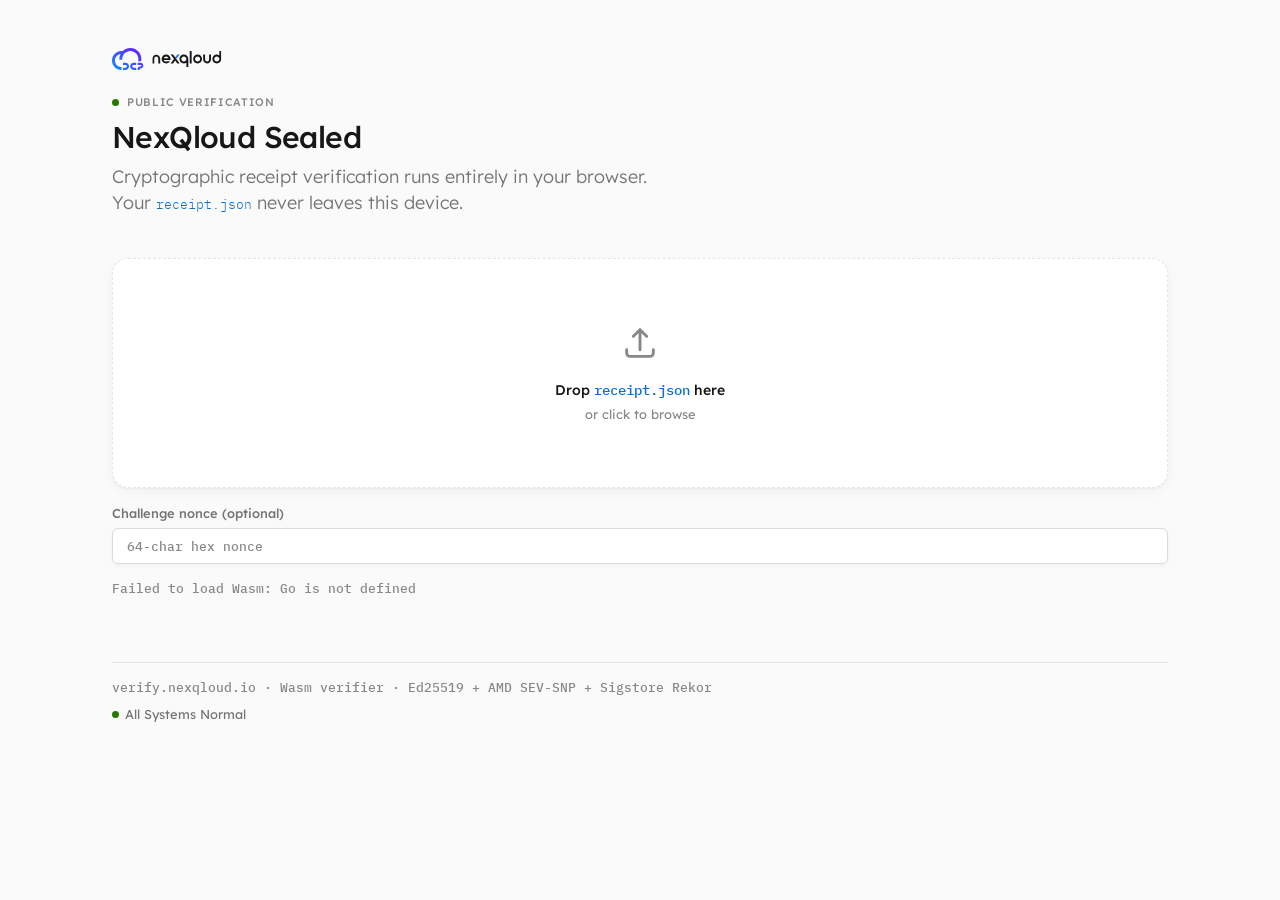
==== web/index.html @ aa9e1ae3 "add css" ====
<!DOCTYPE html>
<html lang="en">
<head>
  <meta charset="UTF-8" />
  <meta name="viewport" content="width=device-width, initial-scale=1.0" />
  <title>NexQloud Sealed — Receipt Verifier</title>
  <link rel="icon" href="assets/logos/nexqloud-mark.svg" type="image/svg+xml" />
  <link rel="stylesheet" href="verify.css" />
</head>
<body class="verify-page">
  <div class="verify-shell">
    <header class="verify-header">
      <div class="verify-brand">
        <img class="verify-brand__wordmark" src="assets/logos/nexqloud-wordmark-light.svg" alt="nexqloud" height="22" />
      </div>

      <div class="verify-eyebrow">
        <span class="verify-eyebrow__dot" aria-hidden="true"></span>
        <span>Public Verification</span>
      </div>

      <h1 class="verify-title">NexQloud Sealed</h1>
      <p class="verify-lede">
        Cryptographic receipt verification runs entirely in your browser.
        Your <code>receipt.json</code> never leaves this device.
      </p>
    </header>

    <section id="drop-zone" class="verify-card verify-drop" tabindex="0" role="button" aria-label="Upload receipt.json">
      <input type="file" id="file-input" accept=".json,application/json" class="sr-only" />
      <svg class="verify-drop__icon" viewBox="0 0 24 24" fill="none" stroke="currentColor" stroke-width="1.75" aria-hidden="true">
        <path stroke-linecap="round" stroke-linejoin="round" d="M12 16V4m0 0L8 8m4-4 4 4M4 16v2a2 2 0 002 2h12a2 2 0 002-2v-2" />
      </svg>
      <p class="verify-drop__title">Drop <span class="verify-drop__filename">receipt.json</span> here</p>
      <p class="verify-drop__hint">or click to browse</p>
    </section>

    <div class="verify-field">
      <label class="verify-field__label" for="challenge-input">Challenge nonce (optional)</label>
      <div class="verify-input">
        <input type="text" id="challenge-input" placeholder="64-char hex nonce" spellcheck="false" autocomplete="off" />
      </div>
    </div>

    <div id="status" class="verify-status" hidden>
      <div id="status-spinner" class="verify-spinner" aria-hidden="true"></div>
      <span id="status-text">Initializing WebAssembly module…</span>
    </div>

    <section id="results" class="verify-results" hidden>
      <div class="verify-results__head">
        <h2 class="verify-section-label">Verification Checks</h2>
        <span id="overall-badge" class="verify-badge"></span>
      </div>
      <ul id="checklist" class="verify-checklist" role="list"></ul>

      <div id="ledger-section" class="verify-ledger" hidden>
        <h3 class="verify-section-label">Public Ledger</h3>
        <ul id="ledger-info" class="verify-checklist" role="list"></ul>
      </div>

      <p id="receipt-meta" class="verify-meta"></p>
    </section>

    <footer class="verify-footer">
      <p>verify.nexqloud.io · Wasm verifier · Ed25519 + AMD SEV-SNP + Sigstore Rekor</p>
      <div class="verify-footer__health">
        <span class="verify-footer__health-dot" aria-hidden="true"></span>
        <span>All Systems Normal</span>
      </div>
    </footer>
  </div>

  <script src="wasm_exec.js"></script>
  <script src="app.js"></script>
</body>
</html>
---- web/verify.css ----
/* verify.nexqloud.io — self-contained styles (tokens inlined from DCP design reference) */

@import url("https://fonts.googleapis.com/css2?family=Lexend:wght@300;400;500&family=IBM+Plex+Mono:wght@400;500&display=swap");

:root {
  --black-1: #171717;
  --grey-1: #747474;
  --grey-2: #888888;
  --lightgrey-1: #dcdcdc;
  --lightgrey-2: #e6e6e6;
  --whitesmoke-1: #fafafa;
  --white: #ffffff;
  --blue-1: #0a70cd;
  --blue-2: #2a91ef;
  --lightblue-1: #c2e2ff;
  --brand-0: #191ad3;
  --brand-1: #4647ff;
  --lightbrand-1: #e6e6ff;
  --green-1: #267800;
  --lightgreen-1: #eff7eb;
  --red-1: #7d2222;
  --shadow-1: rgba(0, 0, 0, 0.04);
  --shadow-2: rgba(0, 0, 0, 0.16);

  --app-bg: var(--whitesmoke-1);
  --surface-card: var(--white);
  --surface-tint: var(--lightbrand-1);
  --text-primary: var(--black-1);
  --text-secondary: var(--grey-1);
  --text-muted: var(--grey-2);
  --text-link: var(--blue-1);
  --border-subtle: var(--lightgrey-2);
  --brand: var(--brand-1);
  --forms-input-fill: var(--white);
  --forms-input-value: var(--black-1);
  --forms-input-placeholder: var(--grey-2);
  --forms-input-border: var(--lightgrey-1);
  --forms-input-border-focus: var(--blue-2);
  --forms-input-border-outline: var(--lightblue-1);
  --success-fg: var(--green-1);
  --success-bg: var(--lightgreen-1);
  --danger-fg: var(--red-1);
  --danger-bg: #fbeaea;
  --status-online: var(--green-1);

  --font-sans: "Lexend", -apple-system, BlinkMacSystemFont, "Segoe UI", Roboto, "Helvetica Neue", Arial, sans-serif;
  --font-mono: "IBM Plex Mono", ui-monospace, "SF Mono", Menlo, Consolas, monospace;
  --fw-light: 300;
  --fw-regular: 400;
  --fw-medium: 500;
  --text-xs: 11px;
  --lh-xs: 16px;
  --text-sm: 12.85px;
  --lh-sm: 18px;
  --text-base: 14px;
  --lh-base: 22px;
  --text-lg: 18px;
  --lh-lg: 26px;
  --text-2xl: 30px;
  --lh-2xl: 38px;
  --tracking-tight: -0.02em;
  --tracking-wide: 0.04em;
  --tracking-caps: 0.06em;
  --type-mono: var(--fw-medium) var(--text-sm) / var(--lh-sm) var(--font-mono);

  --space-1: 2px;
  --space-2: 4px;
  --space-3: 6px;
  --space-4: 8px;
  --space-5: 12px;
  --space-6: 16px;
  --space-8: 24px;
  --space-9: 32px;
  --space-10: 40px;
  --space-11: 48px;
  --space-12: 64px;
  --radius-md: 6px;
  --radius-xl: 16px;
  --radius-pill: 999px;
  --control-h: 36px;
  --field-pad-x: 14px;
  --elev-1: 0 2px 4px 0 var(--shadow-1);
  --elev-2: 0 4px 12px 0 var(--shadow-1), 0 1px 2px 0 var(--shadow-1);
  --elev-3: 0 8px 24px -4px var(--shadow-2), 0 2px 6px -2px var(--shadow-1);
  --inset-hairline: inset 0 0 0 1px var(--lightgrey-2);
  --focus-ring: 0 0 0 3px var(--forms-input-border-outline);
  --ease-standard: cubic-bezier(0.2, 0, 0.2, 1);
  --dur-fast: 120ms;
  --dur-base: 180ms;
  --dur-slow: 260ms;
}

*,
*::before,
*::after {
  box-sizing: border-box;
}

html {
  -webkit-text-size-adjust: 100%;
  text-rendering: optimizeLegibility;
  -webkit-font-smoothing: antialiased;
}

body {
  margin: 0;
  font: var(--fw-regular) var(--text-base) / var(--lh-base) var(--font-sans);
  color: var(--text-primary);
  background: var(--app-bg);
}

h1, h2, h3, p {
  margin: 0;
}

a {
  color: inherit;
}

img, svg {
  display: block;
  max-width: 100%;
}

code {
  font-family: var(--font-mono);
}

.verify-page {
  min-height: 100vh;
  background: var(--app-bg);
}

.verify-shell {
  max-width: 1120px;
  margin: 0 auto;
  padding: var(--space-11) var(--space-9);
}

@media (max-width: 640px) {
  .verify-shell {
    padding: var(--space-8) var(--space-6);
  }
}

/* Header */
.verify-header {
  margin-bottom: var(--space-10);
}

.verify-brand {
  display: flex;
  align-items: center;
  gap: var(--space-5);
  margin-bottom: var(--space-8);
}

.verify-brand__mark {
  width: 32px;
  height: 32px;
  flex: none;
}

.verify-brand__wordmark {
  height: 22px;
  width: auto;
}

.verify-eyebrow {
  display: flex;
  align-items: center;
  gap: var(--space-4);
  margin-bottom: var(--space-4);
  font: var(--fw-medium) var(--text-xs) / var(--lh-xs) var(--font-sans);
  letter-spacing: var(--tracking-caps);
  text-transform: uppercase;
  color: var(--text-muted);
}

.verify-eyebrow__dot {
  width: 7px;
  height: 7px;
  border-radius: 50%;
  background: var(--status-online);
  flex: none;
}

.verify-title {
  font: var(--fw-medium) var(--text-2xl) / var(--lh-2xl) var(--font-sans);
  letter-spacing: var(--tracking-tight);
  color: var(--text-primary);
}

.verify-lede {
  margin-top: var(--space-4);
  max-width: 52ch;
  font: var(--fw-light) var(--text-lg) / var(--lh-lg) var(--font-sans);
  color: var(--text-secondary);
}

.verify-lede code {
  font-size: var(--text-sm);
  color: var(--text-link);
}

/* Card surface (mirrors dcp-card) */
.verify-card {
  background: var(--surface-card);
  border: 1px solid var(--border-subtle);
  border-radius: var(--radius-xl);
  box-shadow: var(--elev-2);
}

.verify-card--pad {
  padding: var(--space-8);
}

/* Drop zone */
.verify-drop {
  position: relative;
  padding: var(--space-12) var(--space-8);
  text-align: center;
  cursor: pointer;
  border-style: dashed;
  transition:
    border-color var(--dur-base) var(--ease-standard),
    box-shadow var(--dur-base) var(--ease-standard),
    background var(--dur-base) var(--ease-standard);
}

.verify-drop:hover,
.verify-drop--active {
  border-color: var(--forms-input-border-focus);
  background: var(--surface-tint);
  box-shadow: var(--elev-3);
}

.verify-drop__icon {
  width: 40px;
  height: 40px;
  margin: 0 auto;
  color: var(--grey-2);
  transition: color var(--dur-base) var(--ease-standard);
}

.verify-drop:hover .verify-drop__icon,
.verify-drop--active .verify-drop__icon {
  color: var(--brand);
}

.verify-drop__title {
  margin-top: var(--space-6);
  font: var(--fw-medium) var(--text-base) / var(--lh-base) var(--font-sans);
  color: var(--text-primary);
}

.verify-drop__hint {
  margin-top: var(--space-2);
  font: var(--text-sm) / var(--lh-sm) var(--font-sans);
  color: var(--text-muted);
}

.verify-drop__filename {
  font-family: var(--font-mono);
  color: var(--text-link);
}

/* Field (mirrors dcp-field / dcp-input) */
.verify-field {
  display: flex;
  flex-direction: column;
  gap: var(--space-3);
  margin-top: var(--space-6);
}

.verify-field__label {
  font: var(--fw-medium) var(--text-sm) / var(--lh-sm) var(--font-sans);
  color: var(--text-secondary);
}

.verify-input {
  display: flex;
  align-items: center;
  height: var(--control-h);
  background: var(--forms-input-fill);
  border: 1px solid var(--forms-input-border);
  border-radius: var(--radius-md);
  box-shadow: var(--elev-1);
  transition:
    border-color var(--dur-fast) var(--ease-standard),
    box-shadow var(--dur-fast) var(--ease-standard);
}

.verify-input:focus-within {
  border-color: var(--forms-input-border-focus);
  box-shadow: var(--focus-ring);
}

.verify-input input {
  flex: 1;
  min-width: 0;
  height: 100%;
  border: 0;
  outline: 0;
  background: transparent;
  padding: 0 var(--field-pad-x);
  font: var(--type-mono);
  font-size: var(--text-sm);
  color: var(--forms-input-value);
}

.verify-input input::placeholder {
  color: var(--forms-input-placeholder);
}

/* Status line */
.verify-status {
  display: flex;
  align-items: center;
  gap: var(--space-4);
  margin-top: var(--space-6);
  font: var(--type-mono);
  font-size: var(--text-sm);
  color: var(--text-muted);
}

.verify-status[hidden],
.verify-results[hidden],
.verify-ledger[hidden] {
  display: none !important;
}

.verify-spinner {
  width: 14px;
  height: 14px;
  border: 2px solid var(--lightblue-1);
  border-top-color: var(--blue-2);
  border-radius: 50%;
  animation: verify-spin var(--dur-slow) linear infinite;
}

@keyframes verify-spin {
  to { transform: rotate(360deg); }
}

@media (prefers-reduced-motion: reduce) {
  .verify-spinner { animation: none; }
}

/* Results panel */
.verify-results {
  margin-top: var(--space-8);
}

.verify-results__head {
  display: flex;
  align-items: center;
  justify-content: space-between;
  gap: var(--space-5);
  margin-bottom: var(--space-5);
}

.verify-section-label {
  font: var(--fw-medium) var(--text-xs) / var(--lh-xs) var(--font-sans);
  letter-spacing: var(--tracking-wide);
  text-transform: uppercase;
  color: var(--text-muted);
}

/* Badge (mirrors dcp-badge) */
.verify-badge {
  display: inline-flex;
  align-items: center;
  gap: var(--space-3);
  height: 26px;
  padding: 0 10px;
  font: var(--fw-medium) var(--text-sm) / 1 var(--font-sans);
  border-radius: var(--radius-pill);
  border: 1px solid transparent;
  white-space: nowrap;
}

.verify-badge--success {
  background: var(--success-bg);
  color: var(--success-fg);
}

.verify-badge--danger {
  background: var(--danger-bg);
  color: var(--danger-fg);
}

.verify-badge__dot {
  width: 7px;
  height: 7px;
  border-radius: 50%;
  background: currentColor;
  flex: none;
}

/* CheckRow */
.verify-checklist {
  list-style: none;
  margin: 0;
  padding: 0;
  display: flex;
  flex-direction: column;
  gap: var(--space-2);
}

.verify-check {
  display: flex;
  align-items: flex-start;
  gap: var(--space-5);
  padding: var(--space-5) var(--space-6);
  border-radius: var(--radius-md);
  box-shadow: var(--inset-hairline);
  background: var(--surface-card);
}

.verify-check--pass {
  background: var(--success-bg);
}

.verify-check--fail {
  background: var(--danger-bg);
}

.verify-check__icon {
  flex: none;
  width: 18px;
  height: 18px;
  margin-top: 1px;
}

.verify-check__icon--pass { color: var(--success-fg); }
.verify-check__icon--fail { color: var(--danger-fg); }

.verify-check__body {
  flex: 1;
  min-width: 0;
}

.verify-check__label {
  font: var(--fw-medium) var(--text-base) / var(--lh-base) var(--font-sans);
  color: var(--text-primary);
}

.verify-check__hash {
  margin-left: var(--space-2);
  font: var(--type-mono);
  font-size: var(--text-sm);
  color: var(--text-muted);
}

.verify-check__detail {
  margin-top: var(--space-1);
  font: var(--type-mono);
  font-size: var(--text-sm);
  color: var(--text-secondary);
}

.verify-check__detail a {
  color: var(--text-link);
  text-decoration: underline;
  text-underline-offset: 2px;
}

.verify-check__detail a:hover {
  color: var(--blue-2);
}

/* Ledger block */
.verify-ledger {
  margin-top: var(--space-6);
}

.verify-meta {
  margin-top: var(--space-6);
  font: var(--type-mono);
  font-size: var(--text-sm);
  color: var(--text-muted);
}

/* Footer */
.verify-footer {
  margin-top: var(--space-12);
  padding-top: var(--space-6);
  border-top: 1px solid var(--border-subtle);
  font: var(--type-mono);
  font-size: var(--text-sm);
  color: var(--text-muted);
}

.verify-footer__health {
  display: flex;
  align-items: center;
  gap: var(--space-3);
  margin-top: var(--space-4);
  font: var(--text-sm) / var(--lh-sm) var(--font-sans);
  color: var(--text-secondary);
}

.verify-footer__health-dot {
  width: 7px;
  height: 7px;
  border-radius: 50%;
  background: var(--status-online);
  flex: none;
}

.sr-only {
  position: absolute;
  width: 1px;
  height: 1px;
  padding: 0;
  margin: -1px;
  overflow: hidden;
  clip: rect(0, 0, 0, 0);
  white-space: nowrap;
  border: 0;
}
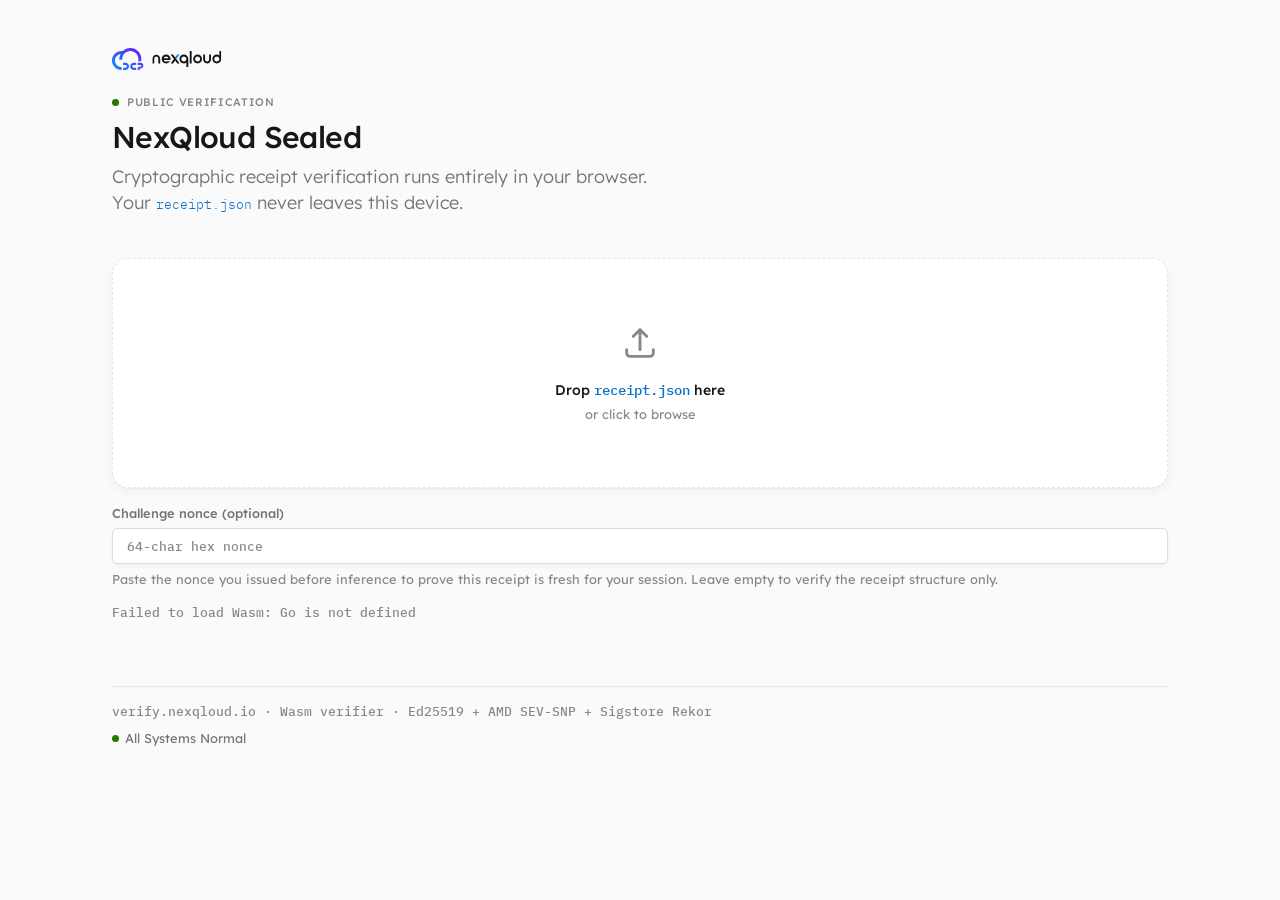
==== commit 5e2322c6: "improve verified steps" ====
--- a/web/index.html
+++ b/web/index.html
@@ -40,6 +40,10 @@
       <div class="verify-input">
         <input type="text" id="challenge-input" placeholder="64-char hex nonce" spellcheck="false" autocomplete="off" />
       </div>
+      <p class="verify-field__hint">
+        Paste the nonce you issued before inference to prove this receipt is fresh for your session.
+        Leave empty to verify the receipt structure only.
+      </p>
     </div>
 
     <div id="status" class="verify-status" hidden>
--- a/web/verify.css
+++ b/web/verify.css
@@ -39,6 +39,8 @@
   --forms-input-border-outline: var(--lightblue-1);
   --success-fg: var(--green-1);
   --success-bg: var(--lightgreen-1);
+  --skipped-fg: var(--grey-1);
+  --skipped-bg: var(--lightgrey-2);
   --danger-fg: var(--red-1);
   --danger-bg: #fbeaea;
   --status-online: var(--green-1);
@@ -278,6 +280,12 @@
   color: var(--text-secondary);
 }
 
+.verify-field__hint {
+  margin: 0;
+  font: var(--fw-regular) var(--text-sm) / var(--lh-sm) var(--font-sans);
+  color: var(--text-muted);
+}
+
 .verify-input {
   display: flex;
   align-items: center;
@@ -426,6 +434,10 @@
   background: var(--danger-bg);
 }
 
+.verify-check--skipped {
+  background: var(--skipped-bg);
+}
+
 .verify-check__icon {
   flex: none;
   width: 18px;
@@ -435,6 +447,7 @@
 
 .verify-check__icon--pass { color: var(--success-fg); }
 .verify-check__icon--fail { color: var(--danger-fg); }
+.verify-check__icon--skipped { color: var(--skipped-fg); }
 
 .verify-check__body {
   flex: 1;
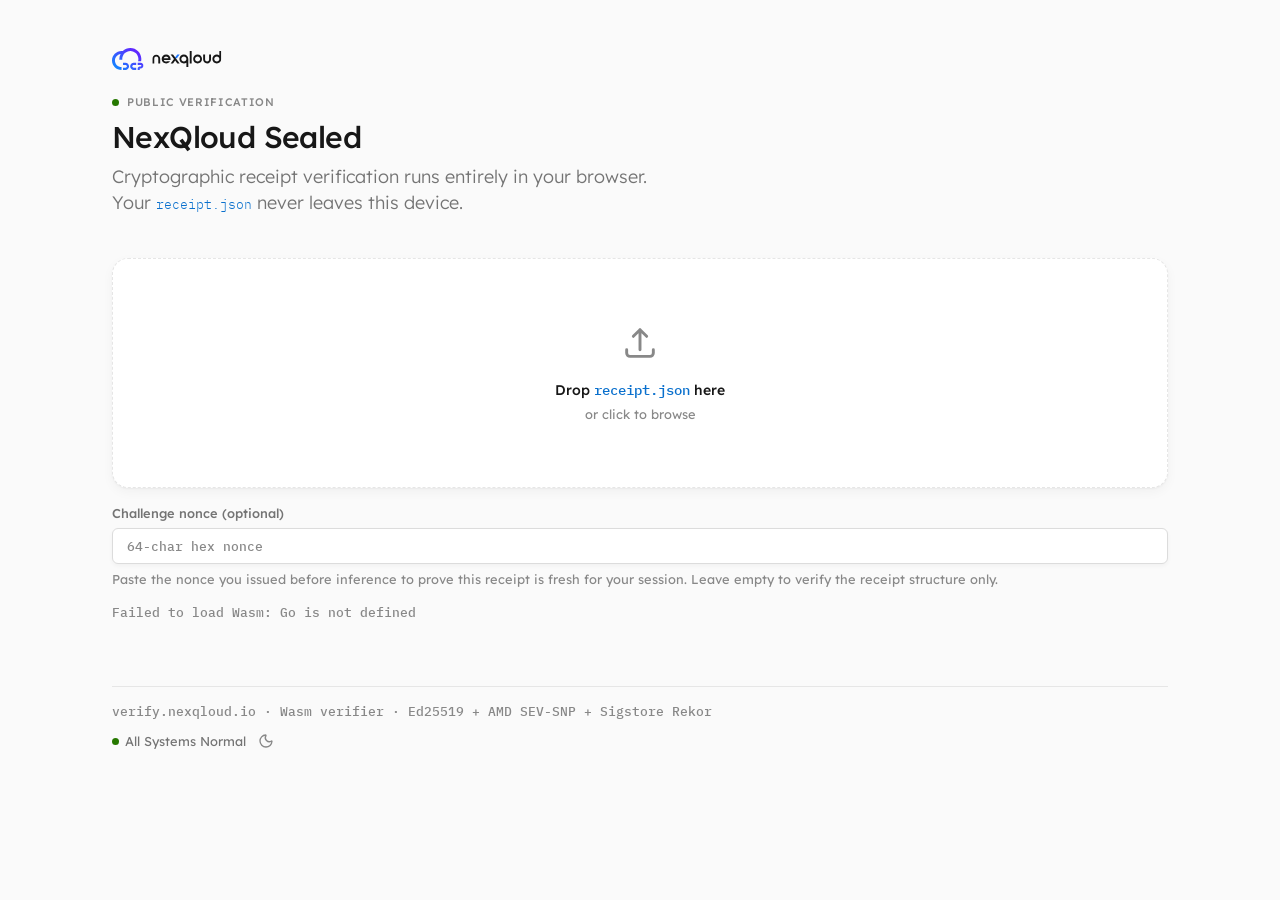
==== commit 4d4228a3: "add dark mode" ====
--- a/web/index.html
+++ b/web/index.html
@@ -5,13 +5,22 @@
   <meta name="viewport" content="width=device-width, initial-scale=1.0" />
   <title>NexQloud Sealed — Receipt Verifier</title>
   <link rel="icon" href="assets/logos/nexqloud-mark.svg" type="image/svg+xml" />
+  <script>
+    (function () {
+      try {
+        var stored = localStorage.getItem('nexqloud-verify-theme');
+        var dark = stored === 'dark' || (!stored && window.matchMedia('(prefers-color-scheme: dark)').matches);
+        if (dark) document.documentElement.setAttribute('data-theme', 'dark');
+      } catch (e) {}
+    })();
+  </script>
   <link rel="stylesheet" href="verify.css" />
 </head>
 <body class="verify-page">
   <div class="verify-shell">
     <header class="verify-header">
       <div class="verify-brand">
-        <img class="verify-brand__wordmark" src="assets/logos/nexqloud-wordmark-light.svg" alt="nexqloud" height="22" />
+        <img class="verify-brand__wordmark" src="assets/logos/nexqloud-wordmark-light.svg" data-src-light="assets/logos/nexqloud-wordmark-light.svg" data-src-dark="assets/logos/nexqloud-wordmark-dark.svg" alt="nexqloud" height="22" />
       </div>
 
       <div class="verify-eyebrow">
@@ -53,17 +62,45 @@
 
     <section id="results" class="verify-results" hidden>
       <div class="verify-results__head">
-        <h2 class="verify-section-label">Verification Checks</h2>
+        <div class="verify-results__head-left">
+          <h2 class="verify-section-label">Verification Checks</h2>
+          <div class="verify-mode" role="group" aria-label="Results view mode">
+            <button type="button" id="mode-simple" class="verify-mode__btn verify-mode__btn--active" aria-pressed="true">Simple</button>
+            <button type="button" id="mode-advanced" class="verify-mode__btn" aria-pressed="false">Advanced</button>
+          </div>
+        </div>
         <span id="overall-badge" class="verify-badge"></span>
       </div>
-      <ul id="checklist" class="verify-checklist" role="list"></ul>
+      <div id="simple-panel">
+        <ul id="checklist" class="verify-checklist" role="list"></ul>
 
-      <div id="ledger-section" class="verify-ledger" hidden>
-        <h3 class="verify-section-label">Public Ledger</h3>
-        <ul id="ledger-info" class="verify-checklist" role="list"></ul>
+        <div id="ledger-section" class="verify-ledger" hidden>
+          <h3 class="verify-section-label">Public Ledger</h3>
+          <ul id="ledger-info" class="verify-checklist" role="list"></ul>
+        </div>
+
+        <p id="receipt-meta" class="verify-meta"></p>
       </div>
 
-      <p id="receipt-meta" class="verify-meta"></p>
+      <section id="advanced-section" class="verify-advanced" hidden>
+        <div class="verify-advanced__intro">
+          <h3 class="verify-section-label">Receipt JSON Explorer</h3>
+          <p class="verify-advanced__lede">
+            Hover highlighted fields in the receipt to see which verification check they map to.
+            Long values and unused sections stay collapsed until you expand them.
+          </p>
+        </div>
+        <div class="verify-advanced__layout">
+          <aside class="verify-advanced__legend-wrap">
+            <p class="verify-advanced__legend-title">Field guide</p>
+            <p id="advanced-focus-hint" class="verify-advanced__focus-hint" hidden></p>
+            <ul id="advanced-legend" class="verify-advanced__legend" role="list"></ul>
+          </aside>
+          <div class="verify-advanced__json-wrap">
+            <div id="advanced-json" class="verify-advanced__json" tabindex="0" aria-label="Annotated receipt JSON"></div>
+          </div>
+        </div>
+      </section>
     </section>
 
     <footer class="verify-footer">
@@ -71,6 +108,22 @@
       <div class="verify-footer__health">
         <span class="verify-footer__health-dot" aria-hidden="true"></span>
         <span>All Systems Normal</span>
+        <button type="button" id="theme-toggle" class="verify-theme-toggle" aria-label="Switch to dark mode" title="Dark mode">
+          <svg class="verify-theme-toggle__icon verify-theme-toggle__icon--light" xmlns="http://www.w3.org/2000/svg" viewBox="0 0 24 24" fill="none" stroke="currentColor" stroke-width="2" stroke-linecap="round" stroke-linejoin="round" aria-hidden="true">
+            <path d="M20.985 12.486a9 9 0 1 1-9.473-9.472c.405-.022.617.46.402.803a6 6 0 0 0 8.268 8.268c.344-.215.825-.004.803.401"/>
+          </svg>
+          <svg class="verify-theme-toggle__icon verify-theme-toggle__icon--dark" xmlns="http://www.w3.org/2000/svg" viewBox="0 0 24 24" fill="none" stroke="currentColor" stroke-width="2" stroke-linecap="round" stroke-linejoin="round" aria-hidden="true">
+            <circle cx="12" cy="12" r="4"/>
+            <path d="M12 2v2"/>
+            <path d="M12 20v2"/>
+            <path d="m4.93 4.93 1.41 1.41"/>
+            <path d="m17.66 17.66 1.41 1.41"/>
+            <path d="M2 12h2"/>
+            <path d="M20 12h2"/>
+            <path d="m6.34 17.66-1.41 1.41"/>
+            <path d="m19.07 4.93-1.41 1.41"/>
+          </svg>
+        </button>
       </div>
     </footer>
   </div>
--- a/web/verify.css
+++ b/web/verify.css
@@ -522,6 +522,52 @@
   flex: none;
 }
 
+.verify-theme-toggle {
+  display: inline-flex;
+  align-items: center;
+  justify-content: center;
+  width: 24px;
+  height: 24px;
+  margin-left: var(--space-1);
+  padding: 0;
+  border: 0;
+  border-radius: var(--radius-md);
+  background: transparent;
+  color: var(--text-muted);
+  cursor: pointer;
+  flex: none;
+  transition:
+    color var(--dur-fast) var(--ease-standard),
+    background var(--dur-fast) var(--ease-standard);
+}
+
+.verify-theme-toggle:hover {
+  color: var(--text-secondary);
+  background: color-mix(in srgb, var(--text-muted) 10%, transparent);
+}
+
+.verify-theme-toggle:focus-visible {
+  outline: 2px solid var(--forms-input-border-focus);
+  outline-offset: 2px;
+}
+
+.verify-theme-toggle__icon {
+  width: 16px;
+  height: 16px;
+}
+
+.verify-theme-toggle__icon--dark {
+  display: none;
+}
+
+:root[data-theme="dark"] .verify-theme-toggle__icon--light {
+  display: none;
+}
+
+:root[data-theme="dark"] .verify-theme-toggle__icon--dark {
+  display: block;
+}
+
 .sr-only {
   position: absolute;
   width: 1px;
@@ -533,3 +579,572 @@
   white-space: nowrap;
   border: 0;
 }
+
+/* View mode toggle */
+.verify-results__head-left {
+  display: flex;
+  flex-direction: column;
+  gap: var(--space-4);
+}
+
+.verify-mode {
+  display: inline-flex;
+  padding: 2px;
+  background: var(--lightgrey-2);
+  border-radius: var(--radius-md);
+  box-shadow: var(--inset-hairline);
+}
+
+.verify-mode__btn {
+  border: 0;
+  background: transparent;
+  padding: 4px 12px;
+  font: var(--fw-medium) var(--text-sm) / var(--lh-sm) var(--font-sans);
+  color: var(--text-muted);
+  border-radius: calc(var(--radius-md) - 2px);
+  cursor: pointer;
+  transition:
+    background var(--dur-fast) var(--ease-standard),
+    color var(--dur-fast) var(--ease-standard),
+    box-shadow var(--dur-fast) var(--ease-standard);
+}
+
+.verify-mode__btn:hover {
+  color: var(--text-primary);
+}
+
+.verify-mode__btn--active {
+  background: var(--surface-card);
+  color: var(--text-primary);
+  box-shadow: var(--elev-1);
+}
+
+.verify-mode__btn:focus-visible {
+  outline: 2px solid var(--forms-input-border-focus);
+  outline-offset: 2px;
+}
+
+/* Advanced JSON explorer */
+.verify-advanced {
+  margin-top: var(--space-6);
+}
+
+.verify-advanced[hidden] {
+  display: none !important;
+}
+
+.verify-advanced__intro {
+  margin-bottom: var(--space-5);
+}
+
+.verify-advanced__lede {
+  margin-top: var(--space-3);
+  max-width: 62ch;
+  font: var(--fw-regular) var(--text-sm) / var(--lh-base) var(--font-sans);
+  color: var(--text-secondary);
+}
+
+.verify-advanced__lede code {
+  font-size: var(--text-xs);
+}
+
+.verify-advanced__layout {
+  display: grid;
+  grid-template-columns: minmax(220px, 280px) minmax(0, 1fr);
+  gap: var(--space-5);
+  align-items: start;
+}
+
+@media (max-width: 900px) {
+  .verify-advanced__layout {
+    grid-template-columns: 1fr;
+  }
+}
+
+.verify-advanced__legend-wrap {
+  position: sticky;
+  top: var(--space-6);
+  padding: var(--space-5);
+  background: var(--surface-card);
+  border: 1px solid var(--border-subtle);
+  border-radius: var(--radius-md);
+  box-shadow: var(--elev-1);
+  max-height: min(70vh, 640px);
+  overflow: auto;
+}
+
+.verify-advanced__legend-title {
+  margin: 0 0 var(--space-4);
+  font: var(--fw-medium) var(--text-xs) / var(--lh-xs) var(--font-sans);
+  letter-spacing: var(--tracking-wide);
+  text-transform: uppercase;
+  color: var(--text-muted);
+}
+
+.verify-advanced__focus-hint {
+  margin: 0 0 var(--space-4);
+  padding: var(--space-3) var(--space-4);
+  font: var(--fw-medium) var(--text-xs) / var(--lh-sm) var(--font-sans);
+  color: var(--text-primary);
+  background: var(--surface-tint);
+  border-left: 3px solid var(--brand);
+  border-radius: var(--radius-md);
+}
+
+.verify-advanced__focus-hint[hidden] {
+  display: none !important;
+}
+
+.verify-advanced__legend {
+  list-style: none;
+  margin: 0;
+  padding: 0;
+  display: flex;
+  flex-direction: column;
+  gap: var(--space-2);
+}
+
+.verify-advanced__legend-item {
+  width: 100%;
+  text-align: left;
+  border: 1px solid transparent;
+  border-radius: var(--radius-md);
+  padding: var(--space-4) var(--space-5);
+  background: var(--whitesmoke-1);
+  cursor: pointer;
+  transition:
+    border-color var(--dur-fast) var(--ease-standard),
+    background var(--dur-fast) var(--ease-standard),
+    box-shadow var(--dur-fast) var(--ease-standard);
+}
+
+.verify-advanced__legend-item--linked {
+  border-color: color-mix(in srgb, var(--forms-input-border-focus) 55%, transparent);
+  background: color-mix(in srgb, var(--surface-tint) 70%, transparent);
+}
+
+.verify-advanced__legend-item--selected {
+  border-color: color-mix(in srgb, var(--brand) 50%, transparent);
+  background: color-mix(in srgb, var(--lightbrand-1) 65%, transparent);
+}
+
+.verify-advanced__legend-head {
+  display: flex;
+  align-items: center;
+  gap: var(--space-3);
+  margin-bottom: var(--space-2);
+}
+
+.verify-advanced__legend-swatch {
+  width: 10px;
+  height: 10px;
+  border-radius: 2px;
+  flex: none;
+}
+
+.verify-advanced__legend-label {
+  font: var(--fw-medium) var(--text-sm) / var(--lh-sm) var(--font-sans);
+  color: var(--text-primary);
+  min-width: 0;
+}
+
+.verify-advanced__legend-help {
+  display: inline-flex;
+  align-items: center;
+  justify-content: center;
+  width: 20px;
+  height: 20px;
+  padding: 0;
+  margin-left: var(--space-1);
+  border: 1px solid transparent;
+  border-radius: 50%;
+  background: transparent;
+  color: var(--text-muted);
+  cursor: pointer;
+  flex: none;
+  transition:
+    color var(--dur-fast) var(--ease-standard),
+    background var(--dur-fast) var(--ease-standard),
+    border-color var(--dur-fast) var(--ease-standard);
+}
+
+.verify-advanced__legend-help:hover {
+  color: var(--text-link);
+  background: var(--white);
+  border-color: var(--lightgrey-1);
+}
+
+.verify-advanced__legend-help[aria-expanded="true"] {
+  color: var(--text-link);
+  background: var(--surface-tint);
+  border-color: var(--forms-input-border-outline);
+}
+
+.verify-advanced__legend-help-icon {
+  width: 14px;
+  height: 14px;
+}
+
+.verify-advanced__legend-help-popup {
+  margin-top: var(--space-3);
+  padding: var(--space-4) var(--space-5);
+  font: var(--fw-regular) var(--text-xs) / var(--lh-sm) var(--font-sans);
+  color: var(--text-secondary);
+  background: var(--white);
+  border: 1px solid var(--border-subtle);
+  border-radius: var(--radius-md);
+  box-shadow: var(--elev-1);
+}
+
+.verify-advanced__legend-help-popup[hidden] {
+  display: none !important;
+}
+
+.verify-advanced__legend-status {
+  margin-left: auto;
+  font: var(--fw-medium) var(--text-xs) / var(--lh-xs) var(--font-sans);
+  text-transform: uppercase;
+  letter-spacing: var(--tracking-wide);
+}
+
+.verify-advanced__legend-status--pass { color: var(--success-fg); }
+.verify-advanced__legend-status--fail { color: var(--danger-fg); }
+.verify-advanced__legend-status--skipped { color: var(--skipped-fg); }
+.verify-advanced__legend-status--info { color: var(--text-muted); }
+.verify-advanced__legend-status--ledger { color: var(--blue-1); }
+
+.verify-advanced__legend-desc {
+  font: var(--fw-regular) var(--text-xs) / var(--lh-sm) var(--font-sans);
+  color: var(--text-secondary);
+}
+
+.verify-advanced__json-wrap {
+  min-width: 0;
+  border: 1px solid var(--border-subtle);
+  border-radius: var(--radius-md);
+  background: var(--surface-card);
+  box-shadow: var(--elev-1);
+  overflow: auto;
+  max-height: min(70vh, 640px);
+}
+
+.verify-advanced__json {
+  margin: 0;
+  padding: var(--space-5) var(--space-6);
+  font: var(--fw-regular) 12px / 1.35 var(--font-mono);
+  color: var(--text-primary);
+  tab-size: 2;
+}
+
+.receipt-doc {
+  min-width: min-content;
+}
+
+.receipt-row {
+  display: grid;
+  grid-template-columns: 2.25rem minmax(0, 1fr);
+  gap: var(--space-4);
+  align-items: baseline;
+  transition: opacity var(--dur-fast) var(--ease-standard), background var(--dur-fast) var(--ease-standard);
+}
+
+.receipt-doc--focused .receipt-row--dimmed {
+  opacity: 0.22;
+}
+
+.receipt-row--match {
+  background: color-mix(in srgb, var(--row-hl-bg, var(--lightbrand-1)) 55%, transparent);
+  box-shadow: inset 2px 0 0 color-mix(in srgb, var(--row-hl-accent, var(--brand)) 70%, transparent);
+}
+
+.receipt-row--topic-signature { --row-hl-accent: #0a70cd; --row-hl-bg: #eef6ff; }
+.receipt-row--topic-hardware { --row-hl-accent: #267800; --row-hl-bg: #eff7eb; }
+.receipt-row--topic-key_binding { --row-hl-accent: #5c3d99; --row-hl-bg: #f3effa; }
+.receipt-row--topic-code_legit { --row-hl-accent: #9a5b00; --row-hl-bg: #fff8e8; }
+.receipt-row--topic-model_legit { --row-hl-accent: #0d7a6f; --row-hl-bg: #e8f7f5; }
+.receipt-row--topic-gpu_wiped { --row-hl-accent: #7d2222; --row-hl-bg: #fdf0f0; }
+.receipt-row--topic-freshness { --row-hl-accent: #747474; --row-hl-bg: #f2f2f2; }
+.receipt-row--topic-ledger { --row-hl-accent: #0a70cd; --row-hl-bg: #eef6ff; }
+.receipt-row--topic-signed_only { --row-hl-accent: #888888; --row-hl-bg: #f7f7f7; }
+.receipt-row--topic-unused { --row-hl-accent: #b45309; --row-hl-bg: #fff7ed; }
+
+.receipt-doc[data-focus-topic="signature"] .receipt-row--match { --row-hl-accent: #0a70cd; --row-hl-bg: #eef6ff; }
+.receipt-doc[data-focus-topic="hardware"] .receipt-row--match { --row-hl-accent: #267800; --row-hl-bg: #eff7eb; }
+.receipt-doc[data-focus-topic="key_binding"] .receipt-row--match { --row-hl-accent: #5c3d99; --row-hl-bg: #f3effa; }
+.receipt-doc[data-focus-topic="code_legit"] .receipt-row--match { --row-hl-accent: #9a5b00; --row-hl-bg: #fff8e8; }
+.receipt-doc[data-focus-topic="model_legit"] .receipt-row--match { --row-hl-accent: #0d7a6f; --row-hl-bg: #e8f7f5; }
+.receipt-doc[data-focus-topic="gpu_wiped"] .receipt-row--match { --row-hl-accent: #7d2222; --row-hl-bg: #fdf0f0; }
+.receipt-doc[data-focus-topic="freshness"] .receipt-row--match { --row-hl-accent: #747474; --row-hl-bg: #f2f2f2; }
+.receipt-doc[data-focus-topic="ledger"] .receipt-row--match { --row-hl-accent: #0a70cd; --row-hl-bg: #eef6ff; }
+.receipt-doc[data-focus-topic="signed_only"] .receipt-row--match { --row-hl-accent: #888888; --row-hl-bg: #f7f7f7; }
+.receipt-doc[data-focus-topic="unused_chain"] .receipt-row--match { --row-hl-accent: #b45309; --row-hl-bg: #fff7ed; }
+
+.receipt-doc[data-focus-topic="signature"] .receipt-field--pinned { --hl-accent: #0a70cd; --hl-bg: #eef6ff; }
+.receipt-doc[data-focus-topic="hardware"] .receipt-field--pinned { --hl-accent: #267800; --hl-bg: #eff7eb; }
+.receipt-doc[data-focus-topic="key_binding"] .receipt-field--pinned { --hl-accent: #5c3d99; --hl-bg: #f3effa; }
+.receipt-doc[data-focus-topic="code_legit"] .receipt-field--pinned { --hl-accent: #9a5b00; --hl-bg: #fff8e8; }
+.receipt-doc[data-focus-topic="model_legit"] .receipt-field--pinned { --hl-accent: #0d7a6f; --hl-bg: #e8f7f5; }
+.receipt-doc[data-focus-topic="gpu_wiped"] .receipt-field--pinned { --hl-accent: #7d2222; --hl-bg: #fdf0f0; }
+.receipt-doc[data-focus-topic="freshness"] .receipt-field--pinned { --hl-accent: #747474; --hl-bg: #f2f2f2; }
+.receipt-doc[data-focus-topic="ledger"] .receipt-field--pinned { --hl-accent: #0a70cd; --hl-bg: #eef6ff; }
+.receipt-doc[data-focus-topic="signed_only"] .receipt-field--pinned { --hl-accent: #888888; --hl-bg: #f7f7f7; }
+.receipt-doc[data-focus-topic="unused_chain"] .receipt-field--pinned { --hl-accent: #b45309; --hl-bg: #fff7ed; }
+
+.receipt-ln {
+  text-align: right;
+  color: var(--text-muted);
+  user-select: none;
+  font-size: 11px;
+  line-height: 1.35;
+  padding-right: var(--space-1);
+}
+
+.receipt-line {
+  padding-left: calc(var(--depth, 0) * 1rem);
+  white-space: pre-wrap;
+  word-break: break-word;
+  line-height: 1.35;
+}
+
+.receipt-key { color: var(--blue-1); }
+.receipt-lit--str { color: var(--green-1); }
+.receipt-lit--num,
+.receipt-lit--bool { color: #9a5b00; }
+.receipt-lit--null { color: var(--text-muted); }
+.receipt-punct { color: var(--text-muted); }
+
+.receipt-field {
+  border-radius: 2px;
+  transition: background var(--dur-fast) var(--ease-standard), box-shadow var(--dur-fast) var(--ease-standard);
+}
+
+.receipt-field[data-topic]:hover {
+  background: color-mix(in srgb, var(--hl-bg, var(--lightbrand-1)) 45%, transparent);
+  box-shadow: inset 0 0 0 1px color-mix(in srgb, var(--hl-accent, var(--brand)) 35%, transparent);
+  cursor: help;
+}
+
+.receipt-field[data-topic="signature"] { --hl-accent: #0a70cd; --hl-bg: #eef6ff; }
+.receipt-field[data-topic="hardware"] { --hl-accent: #267800; --hl-bg: #eff7eb; }
+.receipt-field[data-topic="key_binding"] { --hl-accent: #5c3d99; --hl-bg: #f3effa; }
+.receipt-field[data-topic="code_legit"] { --hl-accent: #9a5b00; --hl-bg: #fff8e8; }
+.receipt-field[data-topic="model_legit"] { --hl-accent: #0d7a6f; --hl-bg: #e8f7f5; }
+.receipt-field[data-topic="gpu_wiped"] { --hl-accent: #7d2222; --hl-bg: #fdf0f0; }
+.receipt-field[data-topic="freshness"] { --hl-accent: #747474; --hl-bg: #f2f2f2; }
+.receipt-field[data-topic="ledger"] { --hl-accent: #0a70cd; --hl-bg: #eef6ff; }
+.receipt-field[data-topic="signed_only"] { --hl-accent: #888888; --hl-bg: #f7f7f7; }
+.receipt-field[data-topic="unused_chain"] { --hl-accent: #b45309; --hl-bg: #fff7ed; }
+
+.receipt-field--pinned {
+  background: color-mix(in srgb, var(--hl-bg, var(--lightbrand-1)) 40%, transparent) !important;
+  box-shadow: inset 0 0 0 1px color-mix(in srgb, var(--hl-accent, var(--brand)) 45%, transparent);
+  border-radius: 2px;
+}
+
+.receipt-expand {
+  margin-left: var(--space-2);
+  padding: 0 6px;
+  border: 1px solid var(--lightgrey-1);
+  border-radius: var(--radius-md);
+  background: var(--white);
+  font: var(--fw-medium) 10px / 18px var(--font-sans);
+  color: var(--text-link);
+  cursor: pointer;
+  vertical-align: baseline;
+}
+
+.receipt-expand:hover {
+  border-color: var(--forms-input-border-focus);
+  background: var(--surface-tint);
+}
+
+.receipt-collapse-btn {
+  display: inline-flex;
+  align-items: center;
+  gap: var(--space-2);
+  padding: 0;
+  border: 0;
+  background: transparent;
+  font: inherit;
+  color: inherit;
+  cursor: pointer;
+  text-align: left;
+}
+
+.receipt-collapse-btn:hover .receipt-collapse-meta {
+  color: var(--text-link);
+}
+
+.receipt-collapse-meta {
+  color: var(--text-muted);
+  font-style: italic;
+}
+
+.receipt-collapse-chevron {
+  color: var(--text-link);
+  font-size: 11px;
+  margin-left: var(--space-1);
+}
+
+.receipt-block--nested {
+  border-left: 1px dashed var(--lightgrey-1);
+  margin-left: calc(var(--space-4) + 0.5rem);
+}
+
+.verify-advanced__legend-swatch--signature { background: #0a70cd; }
+.verify-advanced__legend-swatch--hardware { background: #267800; }
+.verify-advanced__legend-swatch--key_binding { background: #5c3d99; }
+.verify-advanced__legend-swatch--code_legit { background: #9a5b00; }
+.verify-advanced__legend-swatch--model_legit { background: #0d7a6f; }
+.verify-advanced__legend-swatch--gpu_wiped { background: #7d2222; }
+.verify-advanced__legend-swatch--freshness { background: #747474; }
+.verify-advanced__legend-swatch--ledger { background: #0a70cd; }
+.verify-advanced__legend-swatch--signed_only { background: #888888; }
+.verify-advanced__legend-swatch--unused { background: #b45309; }
+
+/* Dark mode */
+:root[data-theme="dark"] {
+  color-scheme: dark;
+
+  --white: #242424;
+  --whitesmoke-1: #1a1a1a;
+  --lightgrey-1: #3a3a3a;
+  --lightgrey-2: #2e2e2e;
+  --lightbrand-1: #2a2a4a;
+  --lightgreen-1: #1a2e14;
+  --lightblue-1: #1e3a52;
+  --shadow-1: rgba(0, 0, 0, 0.35);
+  --shadow-2: rgba(0, 0, 0, 0.55);
+
+  --app-bg: #121212;
+  --surface-card: #1c1c1c;
+  --surface-tint: #252538;
+  --text-primary: #f0f0f0;
+  --text-secondary: #a8a8a8;
+  --text-muted: #8a8a8a;
+  --text-link: #6eb5ff;
+  --border-subtle: #2e2e2e;
+  --brand: #7b7cff;
+  --forms-input-fill: #1a1a1a;
+  --forms-input-value: #f0f0f0;
+  --forms-input-placeholder: #6a6a6a;
+  --forms-input-border: #3a3a3a;
+  --forms-input-border-focus: #6eb5ff;
+  --forms-input-border-outline: #1a3a5c;
+  --success-fg: #7ddc5a;
+  --success-bg: #1a2e14;
+  --skipped-fg: #a8a8a8;
+  --skipped-bg: #2a2a2a;
+  --danger-fg: #f09090;
+  --danger-bg: #2e1a1a;
+  --status-online: #7ddc5a;
+  --inset-hairline: inset 0 0 0 1px #2e2e2e;
+  --blue-1: #6eb5ff;
+  --blue-2: #8ec5ff;
+  --green-1: #7ddc5a;
+}
+
+:root[data-theme="dark"] .receipt-lit--num,
+:root[data-theme="dark"] .receipt-lit--bool {
+  color: #e0a84a;
+}
+
+:root[data-theme="dark"] .receipt-row--topic-signature,
+:root[data-theme="dark"] .receipt-field[data-topic="signature"],
+:root[data-theme="dark"] .receipt-doc[data-focus-topic="signature"] .receipt-row--match,
+:root[data-theme="dark"] .receipt-doc[data-focus-topic="signature"] .receipt-field--pinned {
+  --row-hl-accent: #6eb5ff;
+  --row-hl-bg: #1a2a3a;
+  --hl-accent: #6eb5ff;
+  --hl-bg: #1a2a3a;
+}
+
+:root[data-theme="dark"] .receipt-row--topic-hardware,
+:root[data-theme="dark"] .receipt-field[data-topic="hardware"],
+:root[data-theme="dark"] .receipt-doc[data-focus-topic="hardware"] .receipt-row--match,
+:root[data-theme="dark"] .receipt-doc[data-focus-topic="hardware"] .receipt-field--pinned {
+  --row-hl-accent: #7ddc5a;
+  --row-hl-bg: #1a2a1a;
+  --hl-accent: #7ddc5a;
+  --hl-bg: #1a2a1a;
+}
+
+:root[data-theme="dark"] .receipt-row--topic-key_binding,
+:root[data-theme="dark"] .receipt-field[data-topic="key_binding"],
+:root[data-theme="dark"] .receipt-doc[data-focus-topic="key_binding"] .receipt-row--match,
+:root[data-theme="dark"] .receipt-doc[data-focus-topic="key_binding"] .receipt-field--pinned {
+  --row-hl-accent: #b49aff;
+  --row-hl-bg: #2a2240;
+  --hl-accent: #b49aff;
+  --hl-bg: #2a2240;
+}
+
+:root[data-theme="dark"] .receipt-row--topic-code_legit,
+:root[data-theme="dark"] .receipt-field[data-topic="code_legit"],
+:root[data-theme="dark"] .receipt-doc[data-focus-topic="code_legit"] .receipt-row--match,
+:root[data-theme="dark"] .receipt-doc[data-focus-topic="code_legit"] .receipt-field--pinned {
+  --row-hl-accent: #e0a84a;
+  --row-hl-bg: #2a2418;
+  --hl-accent: #e0a84a;
+  --hl-bg: #2a2418;
+}
+
+:root[data-theme="dark"] .receipt-row--topic-model_legit,
+:root[data-theme="dark"] .receipt-field[data-topic="model_legit"],
+:root[data-theme="dark"] .receipt-doc[data-focus-topic="model_legit"] .receipt-row--match,
+:root[data-theme="dark"] .receipt-doc[data-focus-topic="model_legit"] .receipt-field--pinned {
+  --row-hl-accent: #5ec9bc;
+  --row-hl-bg: #1a2a28;
+  --hl-accent: #5ec9bc;
+  --hl-bg: #1a2a28;
+}
+
+:root[data-theme="dark"] .receipt-row--topic-gpu_wiped,
+:root[data-theme="dark"] .receipt-field[data-topic="gpu_wiped"],
+:root[data-theme="dark"] .receipt-doc[data-focus-topic="gpu_wiped"] .receipt-row--match,
+:root[data-theme="dark"] .receipt-doc[data-focus-topic="gpu_wiped"] .receipt-field--pinned {
+  --row-hl-accent: #f09090;
+  --row-hl-bg: #2a1a1a;
+  --hl-accent: #f09090;
+  --hl-bg: #2a1a1a;
+}
+
+:root[data-theme="dark"] .receipt-row--topic-freshness,
+:root[data-theme="dark"] .receipt-field[data-topic="freshness"],
+:root[data-theme="dark"] .receipt-doc[data-focus-topic="freshness"] .receipt-row--match,
+:root[data-theme="dark"] .receipt-doc[data-focus-topic="freshness"] .receipt-field--pinned {
+  --row-hl-accent: #a8a8a8;
+  --row-hl-bg: #252525;
+  --hl-accent: #a8a8a8;
+  --hl-bg: #252525;
+}
+
+:root[data-theme="dark"] .receipt-row--topic-ledger,
+:root[data-theme="dark"] .receipt-field[data-topic="ledger"],
+:root[data-theme="dark"] .receipt-doc[data-focus-topic="ledger"] .receipt-row--match,
+:root[data-theme="dark"] .receipt-doc[data-focus-topic="ledger"] .receipt-field--pinned {
+  --row-hl-accent: #6eb5ff;
+  --row-hl-bg: #1a2a3a;
+  --hl-accent: #6eb5ff;
+  --hl-bg: #1a2a3a;
+}
+
+:root[data-theme="dark"] .receipt-row--topic-signed_only,
+:root[data-theme="dark"] .receipt-field[data-topic="signed_only"],
+:root[data-theme="dark"] .receipt-doc[data-focus-topic="signed_only"] .receipt-row--match,
+:root[data-theme="dark"] .receipt-doc[data-focus-topic="signed_only"] .receipt-field--pinned {
+  --row-hl-accent: #9a9a9a;
+  --row-hl-bg: #222222;
+  --hl-accent: #9a9a9a;
+  --hl-bg: #222222;
+}
+
+:root[data-theme="dark"] .receipt-row--topic-unused,
+:root[data-theme="dark"] .receipt-field[data-topic="unused_chain"],
+:root[data-theme="dark"] .receipt-doc[data-focus-topic="unused_chain"] .receipt-row--match,
+:root[data-theme="dark"] .receipt-doc[data-focus-topic="unused_chain"] .receipt-field--pinned {
+  --row-hl-accent: #e0a84a;
+  --row-hl-bg: #2a2218;
+  --hl-accent: #e0a84a;
+  --hl-bg: #2a2218;
+}
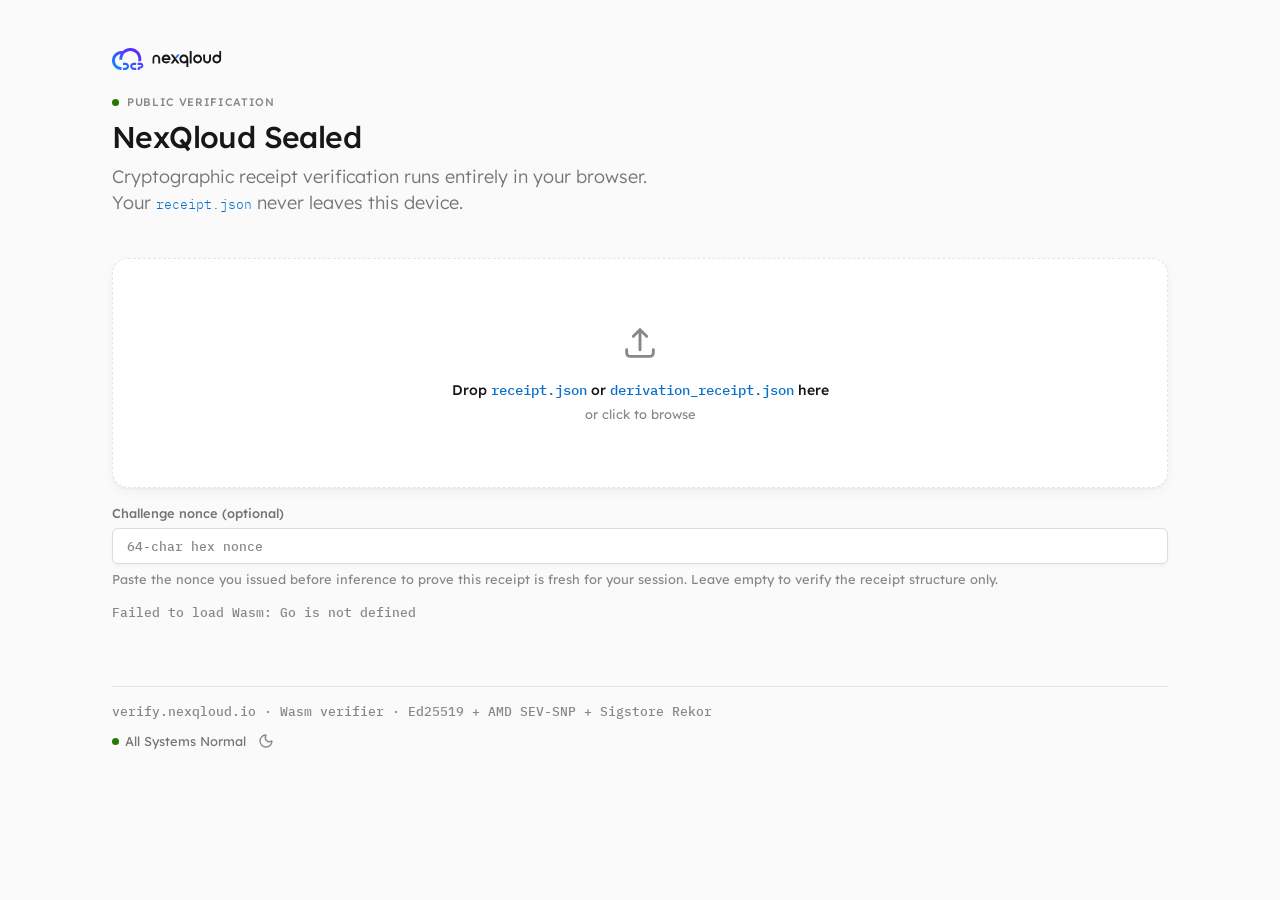
==== commit caaca807: "add distinguished ui for both sealed inference and derivation" ====
--- a/web/index.html
+++ b/web/index.html
@@ -40,7 +40,7 @@
       <svg class="verify-drop__icon" viewBox="0 0 24 24" fill="none" stroke="currentColor" stroke-width="1.75" aria-hidden="true">
         <path stroke-linecap="round" stroke-linejoin="round" d="M12 16V4m0 0L8 8m4-4 4 4M4 16v2a2 2 0 002 2h12a2 2 0 002-2v-2" />
       </svg>
-      <p class="verify-drop__title">Drop <span class="verify-drop__filename">receipt.json</span> here</p>
+      <p class="verify-drop__title">Drop <span class="verify-drop__filename">receipt.json</span> or <span class="verify-drop__filename">derivation_receipt.json</span> here</p>
       <p class="verify-drop__hint">or click to browse</p>
     </section>
 
@@ -61,6 +61,18 @@
     </div>
 
     <section id="results" class="verify-results" hidden>
+      <div id="receipt-type-banner" class="verify-receipt-type" hidden aria-live="polite">
+        <div class="verify-receipt-type__accent" aria-hidden="true"></div>
+        <div class="verify-receipt-type__body">
+          <div class="verify-receipt-type__top">
+            <span id="receipt-type-kind" class="verify-receipt-type__kind"></span>
+            <code id="receipt-type-schema" class="verify-receipt-type__schema"></code>
+          </div>
+          <h2 id="receipt-type-title" class="verify-receipt-type__title"></h2>
+          <p id="receipt-type-subtitle" class="verify-receipt-type__subtitle"></p>
+        </div>
+      </div>
+
       <div class="verify-results__head">
         <div class="verify-results__head-left">
           <h2 class="verify-section-label">Verification Checks</h2>
--- a/web/verify.css
+++ b/web/verify.css
@@ -360,6 +360,104 @@
   margin-top: var(--space-8);
 }
 
+.verify-receipt-type {
+  display: flex;
+  gap: 0;
+  margin-bottom: var(--space-6);
+  background: var(--surface-card);
+  border: 1px solid var(--border-subtle);
+  border-radius: var(--radius-xl);
+  box-shadow: var(--elev-1);
+  overflow: hidden;
+}
+
+.verify-receipt-type[hidden] {
+  display: none !important;
+}
+
+.verify-receipt-type__accent {
+  flex: 0 0 4px;
+  background: var(--brand);
+}
+
+.verify-receipt-type--derivation .verify-receipt-type__accent {
+  background: #0d7a6f;
+}
+
+.verify-receipt-type--inference .verify-receipt-type__accent {
+  background: var(--blue-2);
+}
+
+.verify-receipt-type--unknown .verify-receipt-type__accent {
+  background: var(--grey-2);
+}
+
+.verify-receipt-type__body {
+  flex: 1;
+  min-width: 0;
+  padding: var(--space-6) var(--space-8);
+}
+
+.verify-receipt-type__top {
+  display: flex;
+  flex-wrap: wrap;
+  align-items: center;
+  gap: var(--space-4);
+  margin-bottom: var(--space-3);
+}
+
+.verify-receipt-type__kind {
+  display: inline-flex;
+  align-items: center;
+  height: 22px;
+  padding: 0 8px;
+  font: var(--fw-medium) var(--text-xs) / 1 var(--font-sans);
+  letter-spacing: var(--tracking-wide);
+  text-transform: uppercase;
+  border-radius: var(--radius-pill);
+  border: 1px solid transparent;
+}
+
+.verify-receipt-type--derivation .verify-receipt-type__kind {
+  color: #0d5c52;
+  background: #e8f7f5;
+  border-color: #b8e8e0;
+}
+
+.verify-receipt-type--inference .verify-receipt-type__kind {
+  color: var(--blue-1);
+  background: var(--lightblue-1);
+  border-color: #9ecbf5;
+}
+
+.verify-receipt-type--unknown .verify-receipt-type__kind {
+  color: var(--text-secondary);
+  background: var(--lightgrey-2);
+  border-color: var(--border-subtle);
+}
+
+.verify-receipt-type__schema {
+  font: var(--type-mono);
+  font-size: var(--text-xs);
+  color: var(--text-muted);
+  background: transparent;
+  padding: 0;
+}
+
+.verify-receipt-type__title {
+  margin: 0 0 var(--space-3);
+  font: var(--fw-medium) var(--text-lg) / var(--lh-lg) var(--font-sans);
+  letter-spacing: var(--tracking-tight);
+  color: var(--text-primary);
+}
+
+.verify-receipt-type__subtitle {
+  margin: 0;
+  max-width: 52rem;
+  font: var(--fw-regular) var(--text-sm) / var(--lh-sm) var(--font-sans);
+  color: var(--text-secondary);
+}
+
 .verify-results__head {
   display: flex;
   align-items: center;
@@ -864,6 +962,10 @@
 .receipt-row--topic-model_legit { --row-hl-accent: #0d7a6f; --row-hl-bg: #e8f7f5; }
 .receipt-row--topic-gpu_wiped { --row-hl-accent: #7d2222; --row-hl-bg: #fdf0f0; }
 .receipt-row--topic-freshness { --row-hl-accent: #747474; --row-hl-bg: #f2f2f2; }
+.receipt-row--topic-derivation_operator,
+.receipt-row--topic-derivation_attestation,
+.receipt-row--topic-derivation_tenant,
+.receipt-row--topic-derivation_key_version { --row-hl-accent: #0d7a6f; --row-hl-bg: #e8f7f5; }
 .receipt-row--topic-ledger { --row-hl-accent: #0a70cd; --row-hl-bg: #eef6ff; }
 .receipt-row--topic-signed_only { --row-hl-accent: #888888; --row-hl-bg: #f7f7f7; }
 .receipt-row--topic-unused { --row-hl-accent: #b45309; --row-hl-bg: #fff7ed; }
@@ -999,6 +1101,7 @@
 .verify-advanced__legend-swatch--gpu_wiped { background: #7d2222; }
 .verify-advanced__legend-swatch--freshness { background: #747474; }
 .verify-advanced__legend-swatch--ledger { background: #0a70cd; }
+.verify-advanced__legend-swatch--derivation { background: #0d7a6f; }
 .verify-advanced__legend-swatch--signed_only { background: #888888; }
 .verify-advanced__legend-swatch--unused { background: #b45309; }
 
@@ -1044,6 +1147,24 @@
   --green-1: #7ddc5a;
 }
 
+:root[data-theme="dark"] .verify-receipt-type--derivation .verify-receipt-type__kind {
+  color: #6ee0d0;
+  background: #14332e;
+  border-color: #1f4f48;
+}
+
+:root[data-theme="dark"] .verify-receipt-type--inference .verify-receipt-type__kind {
+  color: #8ec5ff;
+  background: #1a2a3a;
+  border-color: #2a4560;
+}
+
+:root[data-theme="dark"] .verify-receipt-type--unknown .verify-receipt-type__kind {
+  color: var(--text-secondary);
+  background: #2a2a2a;
+  border-color: var(--border-subtle);
+}
+
 :root[data-theme="dark"] .receipt-lit--num,
 :root[data-theme="dark"] .receipt-lit--bool {
   color: #e0a84a;
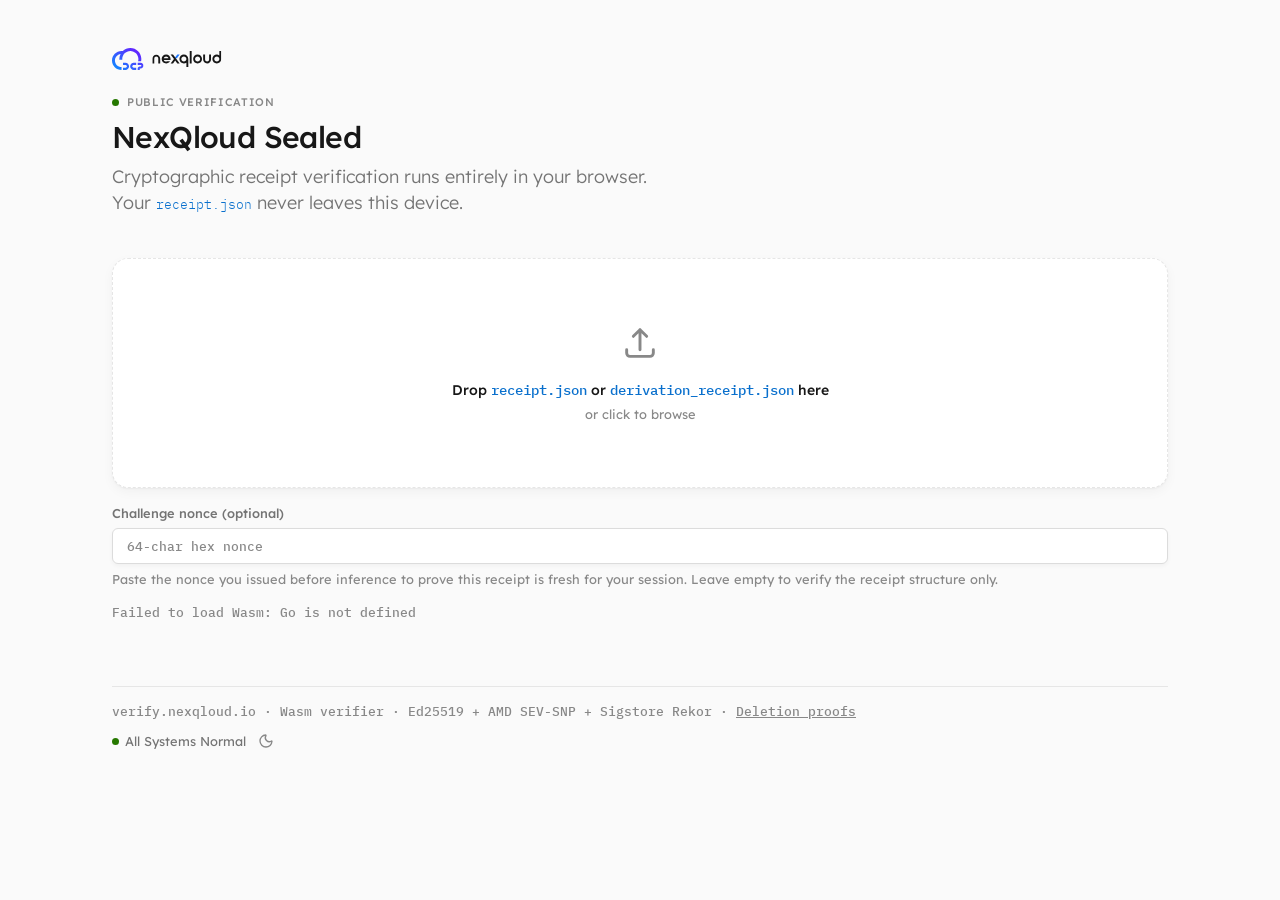
==== commit 74751067: "receipt explorer for destruction receipt" ====
--- a/web/index.html
+++ b/web/index.html
@@ -116,7 +116,7 @@
     </section>
 
     <footer class="verify-footer">
-      <p>verify.nexqloud.io · Wasm verifier · Ed25519 + AMD SEV-SNP + Sigstore Rekor</p>
+      <p>verify.nexqloud.io · Wasm verifier · Ed25519 + AMD SEV-SNP + Sigstore Rekor · <a href="destruction/">Deletion proofs</a></p>
       <div class="verify-footer__health">
         <span class="verify-footer__health-dot" aria-hidden="true"></span>
         <span>All Systems Normal</span>
--- a/web/verify.css
+++ b/web/verify.css
@@ -392,6 +392,16 @@
   background: var(--grey-2);
 }
 
+.verify-receipt-type--destruction .verify-receipt-type__accent {
+  background: #c2410c;
+}
+
+.verify-receipt-type--destruction .verify-receipt-type__kind {
+  color: #9a3412;
+  background: #fff7ed;
+  border-color: #fdba74;
+}
+
 .verify-receipt-type__body {
   flex: 1;
   min-width: 0;
@@ -979,7 +989,6 @@
 .receipt-doc[data-focus-topic="freshness"] .receipt-row--match { --row-hl-accent: #747474; --row-hl-bg: #f2f2f2; }
 .receipt-doc[data-focus-topic="ledger"] .receipt-row--match { --row-hl-accent: #0a70cd; --row-hl-bg: #eef6ff; }
 .receipt-doc[data-focus-topic="signed_only"] .receipt-row--match { --row-hl-accent: #888888; --row-hl-bg: #f7f7f7; }
-.receipt-doc[data-focus-topic="unused_chain"] .receipt-row--match { --row-hl-accent: #b45309; --row-hl-bg: #fff7ed; }
 
 .receipt-doc[data-focus-topic="signature"] .receipt-field--pinned { --hl-accent: #0a70cd; --hl-bg: #eef6ff; }
 .receipt-doc[data-focus-topic="hardware"] .receipt-field--pinned { --hl-accent: #267800; --hl-bg: #eff7eb; }
@@ -990,7 +999,6 @@
 .receipt-doc[data-focus-topic="freshness"] .receipt-field--pinned { --hl-accent: #747474; --hl-bg: #f2f2f2; }
 .receipt-doc[data-focus-topic="ledger"] .receipt-field--pinned { --hl-accent: #0a70cd; --hl-bg: #eef6ff; }
 .receipt-doc[data-focus-topic="signed_only"] .receipt-field--pinned { --hl-accent: #888888; --hl-bg: #f7f7f7; }
-.receipt-doc[data-focus-topic="unused_chain"] .receipt-field--pinned { --hl-accent: #b45309; --hl-bg: #fff7ed; }
 
 .receipt-ln {
   text-align: right;
@@ -1035,7 +1043,6 @@
 .receipt-field[data-topic="freshness"] { --hl-accent: #747474; --hl-bg: #f2f2f2; }
 .receipt-field[data-topic="ledger"] { --hl-accent: #0a70cd; --hl-bg: #eef6ff; }
 .receipt-field[data-topic="signed_only"] { --hl-accent: #888888; --hl-bg: #f7f7f7; }
-.receipt-field[data-topic="unused_chain"] { --hl-accent: #b45309; --hl-bg: #fff7ed; }
 
 .receipt-field--pinned {
   background: color-mix(in srgb, var(--hl-bg, var(--lightbrand-1)) 40%, transparent) !important;
@@ -1165,6 +1172,12 @@
   border-color: var(--border-subtle);
 }
 
+:root[data-theme="dark"] .verify-receipt-type--destruction .verify-receipt-type__kind {
+  color: #fdba74;
+  background: #3a2214;
+  border-color: #6b3a1f;
+}
+
 :root[data-theme="dark"] .receipt-lit--num,
 :root[data-theme="dark"] .receipt-lit--bool {
   color: #e0a84a;
@@ -1260,12 +1273,7 @@
   --hl-bg: #222222;
 }
 
-:root[data-theme="dark"] .receipt-row--topic-unused,
-:root[data-theme="dark"] .receipt-field[data-topic="unused_chain"],
-:root[data-theme="dark"] .receipt-doc[data-focus-topic="unused_chain"] .receipt-row--match,
-:root[data-theme="dark"] .receipt-doc[data-focus-topic="unused_chain"] .receipt-field--pinned {
+:root[data-theme="dark"] .receipt-row--topic-unused {
   --row-hl-accent: #e0a84a;
   --row-hl-bg: #2a2218;
-  --hl-accent: #e0a84a;
-  --hl-bg: #2a2218;
-}
+}
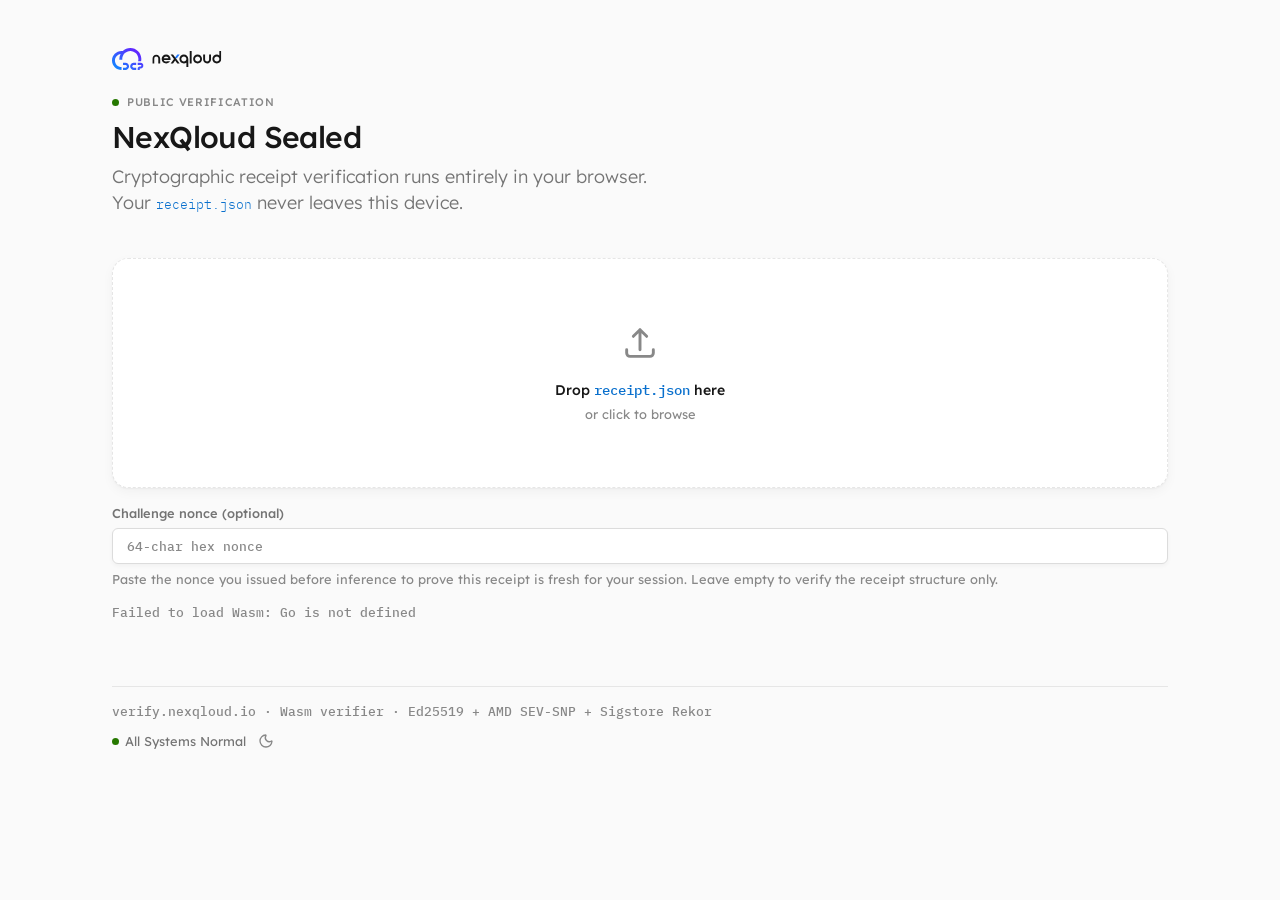
==== commit b48fdf58: "Merge branch 'stage'" ====
--- a/web/index.html
+++ b/web/index.html
@@ -40,7 +40,7 @@
       <svg class="verify-drop__icon" viewBox="0 0 24 24" fill="none" stroke="currentColor" stroke-width="1.75" aria-hidden="true">
         <path stroke-linecap="round" stroke-linejoin="round" d="M12 16V4m0 0L8 8m4-4 4 4M4 16v2a2 2 0 002 2h12a2 2 0 002-2v-2" />
       </svg>
-      <p class="verify-drop__title">Drop <span class="verify-drop__filename">receipt.json</span> or <span class="verify-drop__filename">derivation_receipt.json</span> here</p>
+      <p class="verify-drop__title">Drop <span class="verify-drop__filename">receipt.json</span> here</p>
       <p class="verify-drop__hint">or click to browse</p>
     </section>
 
@@ -61,18 +61,6 @@
     </div>
 
     <section id="results" class="verify-results" hidden>
-      <div id="receipt-type-banner" class="verify-receipt-type" hidden aria-live="polite">
-        <div class="verify-receipt-type__accent" aria-hidden="true"></div>
-        <div class="verify-receipt-type__body">
-          <div class="verify-receipt-type__top">
-            <span id="receipt-type-kind" class="verify-receipt-type__kind"></span>
-            <code id="receipt-type-schema" class="verify-receipt-type__schema"></code>
-          </div>
-          <h2 id="receipt-type-title" class="verify-receipt-type__title"></h2>
-          <p id="receipt-type-subtitle" class="verify-receipt-type__subtitle"></p>
-        </div>
-      </div>
-
       <div class="verify-results__head">
         <div class="verify-results__head-left">
           <h2 class="verify-section-label">Verification Checks</h2>
@@ -116,7 +104,7 @@
     </section>
 
     <footer class="verify-footer">
-      <p>verify.nexqloud.io · Wasm verifier · Ed25519 + AMD SEV-SNP + Sigstore Rekor · <a href="destruction/">Deletion proofs</a></p>
+      <p>verify.nexqloud.io · Wasm verifier · Ed25519 + AMD SEV-SNP + Sigstore Rekor</p>
       <div class="verify-footer__health">
         <span class="verify-footer__health-dot" aria-hidden="true"></span>
         <span>All Systems Normal</span>
--- a/web/verify.css
+++ b/web/verify.css
@@ -360,114 +360,6 @@
   margin-top: var(--space-8);
 }
 
-.verify-receipt-type {
-  display: flex;
-  gap: 0;
-  margin-bottom: var(--space-6);
-  background: var(--surface-card);
-  border: 1px solid var(--border-subtle);
-  border-radius: var(--radius-xl);
-  box-shadow: var(--elev-1);
-  overflow: hidden;
-}
-
-.verify-receipt-type[hidden] {
-  display: none !important;
-}
-
-.verify-receipt-type__accent {
-  flex: 0 0 4px;
-  background: var(--brand);
-}
-
-.verify-receipt-type--derivation .verify-receipt-type__accent {
-  background: #0d7a6f;
-}
-
-.verify-receipt-type--inference .verify-receipt-type__accent {
-  background: var(--blue-2);
-}
-
-.verify-receipt-type--unknown .verify-receipt-type__accent {
-  background: var(--grey-2);
-}
-
-.verify-receipt-type--destruction .verify-receipt-type__accent {
-  background: #c2410c;
-}
-
-.verify-receipt-type--destruction .verify-receipt-type__kind {
-  color: #9a3412;
-  background: #fff7ed;
-  border-color: #fdba74;
-}
-
-.verify-receipt-type__body {
-  flex: 1;
-  min-width: 0;
-  padding: var(--space-6) var(--space-8);
-}
-
-.verify-receipt-type__top {
-  display: flex;
-  flex-wrap: wrap;
-  align-items: center;
-  gap: var(--space-4);
-  margin-bottom: var(--space-3);
-}
-
-.verify-receipt-type__kind {
-  display: inline-flex;
-  align-items: center;
-  height: 22px;
-  padding: 0 8px;
-  font: var(--fw-medium) var(--text-xs) / 1 var(--font-sans);
-  letter-spacing: var(--tracking-wide);
-  text-transform: uppercase;
-  border-radius: var(--radius-pill);
-  border: 1px solid transparent;
-}
-
-.verify-receipt-type--derivation .verify-receipt-type__kind {
-  color: #0d5c52;
-  background: #e8f7f5;
-  border-color: #b8e8e0;
-}
-
-.verify-receipt-type--inference .verify-receipt-type__kind {
-  color: var(--blue-1);
-  background: var(--lightblue-1);
-  border-color: #9ecbf5;
-}
-
-.verify-receipt-type--unknown .verify-receipt-type__kind {
-  color: var(--text-secondary);
-  background: var(--lightgrey-2);
-  border-color: var(--border-subtle);
-}
-
-.verify-receipt-type__schema {
-  font: var(--type-mono);
-  font-size: var(--text-xs);
-  color: var(--text-muted);
-  background: transparent;
-  padding: 0;
-}
-
-.verify-receipt-type__title {
-  margin: 0 0 var(--space-3);
-  font: var(--fw-medium) var(--text-lg) / var(--lh-lg) var(--font-sans);
-  letter-spacing: var(--tracking-tight);
-  color: var(--text-primary);
-}
-
-.verify-receipt-type__subtitle {
-  margin: 0;
-  max-width: 52rem;
-  font: var(--fw-regular) var(--text-sm) / var(--lh-sm) var(--font-sans);
-  color: var(--text-secondary);
-}
-
 .verify-results__head {
   display: flex;
   align-items: center;
@@ -972,10 +864,6 @@
 .receipt-row--topic-model_legit { --row-hl-accent: #0d7a6f; --row-hl-bg: #e8f7f5; }
 .receipt-row--topic-gpu_wiped { --row-hl-accent: #7d2222; --row-hl-bg: #fdf0f0; }
 .receipt-row--topic-freshness { --row-hl-accent: #747474; --row-hl-bg: #f2f2f2; }
-.receipt-row--topic-derivation_operator,
-.receipt-row--topic-derivation_attestation,
-.receipt-row--topic-derivation_tenant,
-.receipt-row--topic-derivation_key_version { --row-hl-accent: #0d7a6f; --row-hl-bg: #e8f7f5; }
 .receipt-row--topic-ledger { --row-hl-accent: #0a70cd; --row-hl-bg: #eef6ff; }
 .receipt-row--topic-signed_only { --row-hl-accent: #888888; --row-hl-bg: #f7f7f7; }
 .receipt-row--topic-unused { --row-hl-accent: #b45309; --row-hl-bg: #fff7ed; }
@@ -989,6 +877,7 @@
 .receipt-doc[data-focus-topic="freshness"] .receipt-row--match { --row-hl-accent: #747474; --row-hl-bg: #f2f2f2; }
 .receipt-doc[data-focus-topic="ledger"] .receipt-row--match { --row-hl-accent: #0a70cd; --row-hl-bg: #eef6ff; }
 .receipt-doc[data-focus-topic="signed_only"] .receipt-row--match { --row-hl-accent: #888888; --row-hl-bg: #f7f7f7; }
+.receipt-doc[data-focus-topic="unused_chain"] .receipt-row--match { --row-hl-accent: #b45309; --row-hl-bg: #fff7ed; }
 
 .receipt-doc[data-focus-topic="signature"] .receipt-field--pinned { --hl-accent: #0a70cd; --hl-bg: #eef6ff; }
 .receipt-doc[data-focus-topic="hardware"] .receipt-field--pinned { --hl-accent: #267800; --hl-bg: #eff7eb; }
@@ -999,6 +888,7 @@
 .receipt-doc[data-focus-topic="freshness"] .receipt-field--pinned { --hl-accent: #747474; --hl-bg: #f2f2f2; }
 .receipt-doc[data-focus-topic="ledger"] .receipt-field--pinned { --hl-accent: #0a70cd; --hl-bg: #eef6ff; }
 .receipt-doc[data-focus-topic="signed_only"] .receipt-field--pinned { --hl-accent: #888888; --hl-bg: #f7f7f7; }
+.receipt-doc[data-focus-topic="unused_chain"] .receipt-field--pinned { --hl-accent: #b45309; --hl-bg: #fff7ed; }
 
 .receipt-ln {
   text-align: right;
@@ -1043,6 +933,7 @@
 .receipt-field[data-topic="freshness"] { --hl-accent: #747474; --hl-bg: #f2f2f2; }
 .receipt-field[data-topic="ledger"] { --hl-accent: #0a70cd; --hl-bg: #eef6ff; }
 .receipt-field[data-topic="signed_only"] { --hl-accent: #888888; --hl-bg: #f7f7f7; }
+.receipt-field[data-topic="unused_chain"] { --hl-accent: #b45309; --hl-bg: #fff7ed; }
 
 .receipt-field--pinned {
   background: color-mix(in srgb, var(--hl-bg, var(--lightbrand-1)) 40%, transparent) !important;
@@ -1108,7 +999,6 @@
 .verify-advanced__legend-swatch--gpu_wiped { background: #7d2222; }
 .verify-advanced__legend-swatch--freshness { background: #747474; }
 .verify-advanced__legend-swatch--ledger { background: #0a70cd; }
-.verify-advanced__legend-swatch--derivation { background: #0d7a6f; }
 .verify-advanced__legend-swatch--signed_only { background: #888888; }
 .verify-advanced__legend-swatch--unused { background: #b45309; }
 
@@ -1154,30 +1044,6 @@
   --green-1: #7ddc5a;
 }
 
-:root[data-theme="dark"] .verify-receipt-type--derivation .verify-receipt-type__kind {
-  color: #6ee0d0;
-  background: #14332e;
-  border-color: #1f4f48;
-}
-
-:root[data-theme="dark"] .verify-receipt-type--inference .verify-receipt-type__kind {
-  color: #8ec5ff;
-  background: #1a2a3a;
-  border-color: #2a4560;
-}
-
-:root[data-theme="dark"] .verify-receipt-type--unknown .verify-receipt-type__kind {
-  color: var(--text-secondary);
-  background: #2a2a2a;
-  border-color: var(--border-subtle);
-}
-
-:root[data-theme="dark"] .verify-receipt-type--destruction .verify-receipt-type__kind {
-  color: #fdba74;
-  background: #3a2214;
-  border-color: #6b3a1f;
-}
-
 :root[data-theme="dark"] .receipt-lit--num,
 :root[data-theme="dark"] .receipt-lit--bool {
   color: #e0a84a;
@@ -1273,7 +1139,12 @@
   --hl-bg: #222222;
 }
 
-:root[data-theme="dark"] .receipt-row--topic-unused {
+:root[data-theme="dark"] .receipt-row--topic-unused,
+:root[data-theme="dark"] .receipt-field[data-topic="unused_chain"],
+:root[data-theme="dark"] .receipt-doc[data-focus-topic="unused_chain"] .receipt-row--match,
+:root[data-theme="dark"] .receipt-doc[data-focus-topic="unused_chain"] .receipt-field--pinned {
   --row-hl-accent: #e0a84a;
   --row-hl-bg: #2a2218;
-}
+  --hl-accent: #e0a84a;
+  --hl-bg: #2a2218;
+}
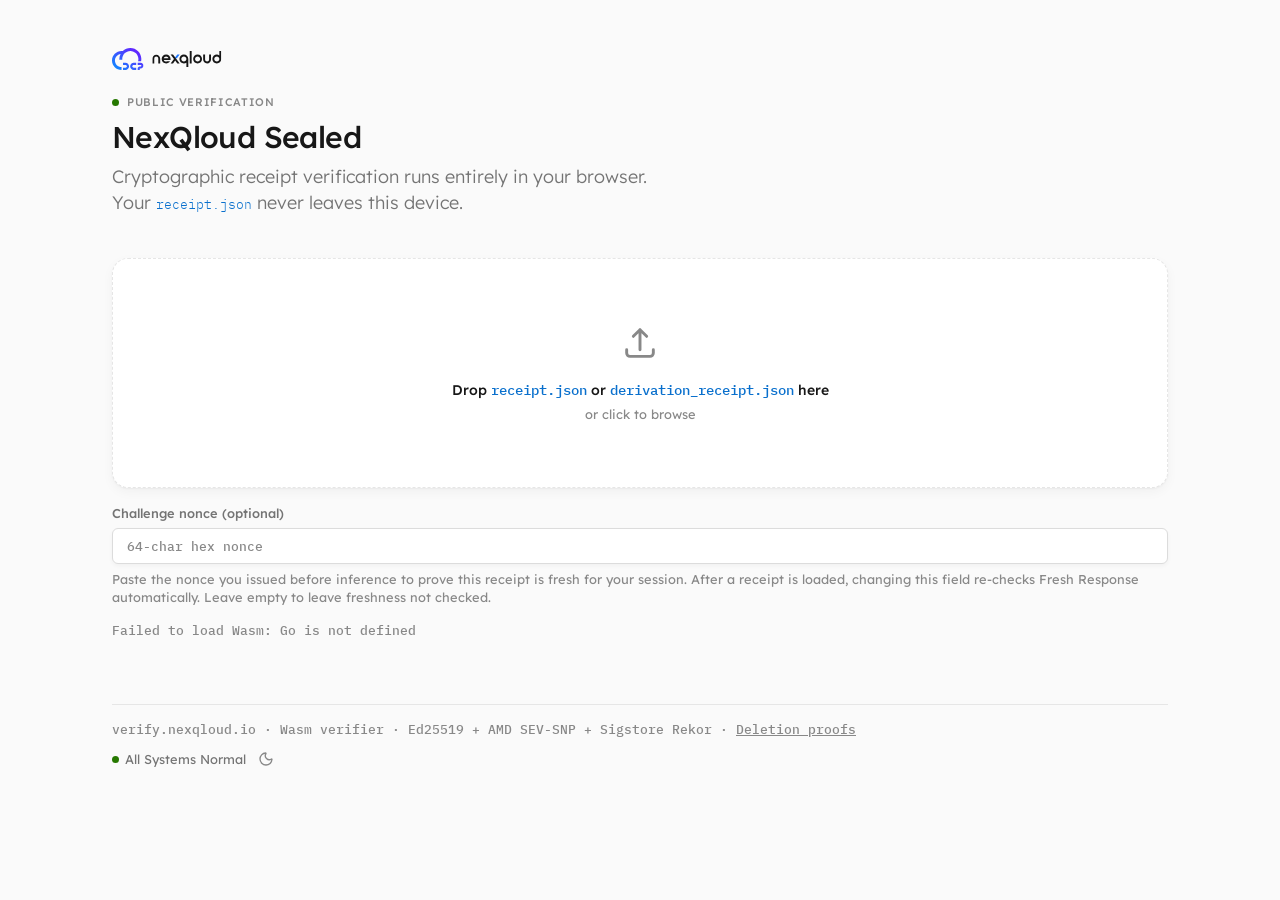
==== commit 87256d3c: "improve verifier" ====
--- a/web/index.html
+++ b/web/index.html
@@ -40,7 +40,7 @@
       <svg class="verify-drop__icon" viewBox="0 0 24 24" fill="none" stroke="currentColor" stroke-width="1.75" aria-hidden="true">
         <path stroke-linecap="round" stroke-linejoin="round" d="M12 16V4m0 0L8 8m4-4 4 4M4 16v2a2 2 0 002 2h12a2 2 0 002-2v-2" />
       </svg>
-      <p class="verify-drop__title">Drop <span class="verify-drop__filename">receipt.json</span> here</p>
+      <p class="verify-drop__title">Drop <span class="verify-drop__filename">receipt.json</span> or <span class="verify-drop__filename">derivation_receipt.json</span> here</p>
       <p class="verify-drop__hint">or click to browse</p>
     </section>
 
@@ -51,7 +51,8 @@
       </div>
       <p class="verify-field__hint">
         Paste the nonce you issued before inference to prove this receipt is fresh for your session.
-        Leave empty to verify the receipt structure only.
+        After a receipt is loaded, changing this field re-checks Fresh Response automatically.
+        Leave empty to leave freshness not checked.
       </p>
     </div>
 
@@ -61,6 +62,18 @@
     </div>
 
     <section id="results" class="verify-results" hidden>
+      <div id="receipt-type-banner" class="verify-receipt-type" hidden aria-live="polite">
+        <div class="verify-receipt-type__accent" aria-hidden="true"></div>
+        <div class="verify-receipt-type__body">
+          <div class="verify-receipt-type__top">
+            <span id="receipt-type-kind" class="verify-receipt-type__kind"></span>
+            <code id="receipt-type-schema" class="verify-receipt-type__schema"></code>
+          </div>
+          <h2 id="receipt-type-title" class="verify-receipt-type__title"></h2>
+          <p id="receipt-type-subtitle" class="verify-receipt-type__subtitle"></p>
+        </div>
+      </div>
+
       <div class="verify-results__head">
         <div class="verify-results__head-left">
           <h2 class="verify-section-label">Verification Checks</h2>
@@ -104,7 +117,7 @@
     </section>
 
     <footer class="verify-footer">
-      <p>verify.nexqloud.io · Wasm verifier · Ed25519 + AMD SEV-SNP + Sigstore Rekor</p>
+      <p>verify.nexqloud.io · Wasm verifier · Ed25519 + AMD SEV-SNP + Sigstore Rekor · <a href="destruction/">Deletion proofs</a></p>
       <div class="verify-footer__health">
         <span class="verify-footer__health-dot" aria-hidden="true"></span>
         <span>All Systems Normal</span>
--- a/web/verify.css
+++ b/web/verify.css
@@ -360,6 +360,114 @@
   margin-top: var(--space-8);
 }
 
+.verify-receipt-type {
+  display: flex;
+  gap: 0;
+  margin-bottom: var(--space-6);
+  background: var(--surface-card);
+  border: 1px solid var(--border-subtle);
+  border-radius: var(--radius-xl);
+  box-shadow: var(--elev-1);
+  overflow: hidden;
+}
+
+.verify-receipt-type[hidden] {
+  display: none !important;
+}
+
+.verify-receipt-type__accent {
+  flex: 0 0 4px;
+  background: var(--brand);
+}
+
+.verify-receipt-type--derivation .verify-receipt-type__accent {
+  background: #0d7a6f;
+}
+
+.verify-receipt-type--inference .verify-receipt-type__accent {
+  background: var(--blue-2);
+}
+
+.verify-receipt-type--unknown .verify-receipt-type__accent {
+  background: var(--grey-2);
+}
+
+.verify-receipt-type--destruction .verify-receipt-type__accent {
+  background: #c2410c;
+}
+
+.verify-receipt-type--destruction .verify-receipt-type__kind {
+  color: #9a3412;
+  background: #fff7ed;
+  border-color: #fdba74;
+}
+
+.verify-receipt-type__body {
+  flex: 1;
+  min-width: 0;
+  padding: var(--space-6) var(--space-8);
+}
+
+.verify-receipt-type__top {
+  display: flex;
+  flex-wrap: wrap;
+  align-items: center;
+  gap: var(--space-4);
+  margin-bottom: var(--space-3);
+}
+
+.verify-receipt-type__kind {
+  display: inline-flex;
+  align-items: center;
+  height: 22px;
+  padding: 0 8px;
+  font: var(--fw-medium) var(--text-xs) / 1 var(--font-sans);
+  letter-spacing: var(--tracking-wide);
+  text-transform: uppercase;
+  border-radius: var(--radius-pill);
+  border: 1px solid transparent;
+}
+
+.verify-receipt-type--derivation .verify-receipt-type__kind {
+  color: #0d5c52;
+  background: #e8f7f5;
+  border-color: #b8e8e0;
+}
+
+.verify-receipt-type--inference .verify-receipt-type__kind {
+  color: var(--blue-1);
+  background: var(--lightblue-1);
+  border-color: #9ecbf5;
+}
+
+.verify-receipt-type--unknown .verify-receipt-type__kind {
+  color: var(--text-secondary);
+  background: var(--lightgrey-2);
+  border-color: var(--border-subtle);
+}
+
+.verify-receipt-type__schema {
+  font: var(--type-mono);
+  font-size: var(--text-xs);
+  color: var(--text-muted);
+  background: transparent;
+  padding: 0;
+}
+
+.verify-receipt-type__title {
+  margin: 0 0 var(--space-3);
+  font: var(--fw-medium) var(--text-lg) / var(--lh-lg) var(--font-sans);
+  letter-spacing: var(--tracking-tight);
+  color: var(--text-primary);
+}
+
+.verify-receipt-type__subtitle {
+  margin: 0;
+  max-width: 52rem;
+  font: var(--fw-regular) var(--text-sm) / var(--lh-sm) var(--font-sans);
+  color: var(--text-secondary);
+}
+
 .verify-results__head {
   display: flex;
   align-items: center;
@@ -818,6 +926,18 @@
   color: var(--text-secondary);
 }
 
+.verify-advanced__legend-hash {
+  margin: var(--space-1) 0 0;
+  font: var(--fw-regular) var(--text-xs) / var(--lh-sm) var(--font-sans);
+  color: var(--text-secondary);
+}
+
+.verify-advanced__legend-hash code {
+  font-family: var(--font-mono, ui-monospace, monospace);
+  color: var(--text-primary);
+  word-break: break-all;
+}
+
 .verify-advanced__json-wrap {
   min-width: 0;
   border: 1px solid var(--border-subtle);
@@ -864,6 +984,10 @@
 .receipt-row--topic-model_legit { --row-hl-accent: #0d7a6f; --row-hl-bg: #e8f7f5; }
 .receipt-row--topic-gpu_wiped { --row-hl-accent: #7d2222; --row-hl-bg: #fdf0f0; }
 .receipt-row--topic-freshness { --row-hl-accent: #747474; --row-hl-bg: #f2f2f2; }
+.receipt-row--topic-derivation_operator,
+.receipt-row--topic-derivation_attestation,
+.receipt-row--topic-derivation_tenant,
+.receipt-row--topic-derivation_key_version { --row-hl-accent: #0d7a6f; --row-hl-bg: #e8f7f5; }
 .receipt-row--topic-ledger { --row-hl-accent: #0a70cd; --row-hl-bg: #eef6ff; }
 .receipt-row--topic-signed_only { --row-hl-accent: #888888; --row-hl-bg: #f7f7f7; }
 .receipt-row--topic-unused { --row-hl-accent: #b45309; --row-hl-bg: #fff7ed; }
@@ -877,7 +1001,6 @@
 .receipt-doc[data-focus-topic="freshness"] .receipt-row--match { --row-hl-accent: #747474; --row-hl-bg: #f2f2f2; }
 .receipt-doc[data-focus-topic="ledger"] .receipt-row--match { --row-hl-accent: #0a70cd; --row-hl-bg: #eef6ff; }
 .receipt-doc[data-focus-topic="signed_only"] .receipt-row--match { --row-hl-accent: #888888; --row-hl-bg: #f7f7f7; }
-.receipt-doc[data-focus-topic="unused_chain"] .receipt-row--match { --row-hl-accent: #b45309; --row-hl-bg: #fff7ed; }
 
 .receipt-doc[data-focus-topic="signature"] .receipt-field--pinned { --hl-accent: #0a70cd; --hl-bg: #eef6ff; }
 .receipt-doc[data-focus-topic="hardware"] .receipt-field--pinned { --hl-accent: #267800; --hl-bg: #eff7eb; }
@@ -888,7 +1011,6 @@
 .receipt-doc[data-focus-topic="freshness"] .receipt-field--pinned { --hl-accent: #747474; --hl-bg: #f2f2f2; }
 .receipt-doc[data-focus-topic="ledger"] .receipt-field--pinned { --hl-accent: #0a70cd; --hl-bg: #eef6ff; }
 .receipt-doc[data-focus-topic="signed_only"] .receipt-field--pinned { --hl-accent: #888888; --hl-bg: #f7f7f7; }
-.receipt-doc[data-focus-topic="unused_chain"] .receipt-field--pinned { --hl-accent: #b45309; --hl-bg: #fff7ed; }
 
 .receipt-ln {
   text-align: right;
@@ -933,7 +1055,6 @@
 .receipt-field[data-topic="freshness"] { --hl-accent: #747474; --hl-bg: #f2f2f2; }
 .receipt-field[data-topic="ledger"] { --hl-accent: #0a70cd; --hl-bg: #eef6ff; }
 .receipt-field[data-topic="signed_only"] { --hl-accent: #888888; --hl-bg: #f7f7f7; }
-.receipt-field[data-topic="unused_chain"] { --hl-accent: #b45309; --hl-bg: #fff7ed; }
 
 .receipt-field--pinned {
   background: color-mix(in srgb, var(--hl-bg, var(--lightbrand-1)) 40%, transparent) !important;
@@ -999,6 +1120,7 @@
 .verify-advanced__legend-swatch--gpu_wiped { background: #7d2222; }
 .verify-advanced__legend-swatch--freshness { background: #747474; }
 .verify-advanced__legend-swatch--ledger { background: #0a70cd; }
+.verify-advanced__legend-swatch--derivation { background: #0d7a6f; }
 .verify-advanced__legend-swatch--signed_only { background: #888888; }
 .verify-advanced__legend-swatch--unused { background: #b45309; }
 
@@ -1044,6 +1166,30 @@
   --green-1: #7ddc5a;
 }
 
+:root[data-theme="dark"] .verify-receipt-type--derivation .verify-receipt-type__kind {
+  color: #6ee0d0;
+  background: #14332e;
+  border-color: #1f4f48;
+}
+
+:root[data-theme="dark"] .verify-receipt-type--inference .verify-receipt-type__kind {
+  color: #8ec5ff;
+  background: #1a2a3a;
+  border-color: #2a4560;
+}
+
+:root[data-theme="dark"] .verify-receipt-type--unknown .verify-receipt-type__kind {
+  color: var(--text-secondary);
+  background: #2a2a2a;
+  border-color: var(--border-subtle);
+}
+
+:root[data-theme="dark"] .verify-receipt-type--destruction .verify-receipt-type__kind {
+  color: #fdba74;
+  background: #3a2214;
+  border-color: #6b3a1f;
+}
+
 :root[data-theme="dark"] .receipt-lit--num,
 :root[data-theme="dark"] .receipt-lit--bool {
   color: #e0a84a;
@@ -1139,12 +1285,7 @@
   --hl-bg: #222222;
 }
 
-:root[data-theme="dark"] .receipt-row--topic-unused,
-:root[data-theme="dark"] .receipt-field[data-topic="unused_chain"],
-:root[data-theme="dark"] .receipt-doc[data-focus-topic="unused_chain"] .receipt-row--match,
-:root[data-theme="dark"] .receipt-doc[data-focus-topic="unused_chain"] .receipt-field--pinned {
+:root[data-theme="dark"] .receipt-row--topic-unused {
   --row-hl-accent: #e0a84a;
   --row-hl-bg: #2a2218;
-  --hl-accent: #e0a84a;
-  --hl-bg: #2a2218;
-}
+}
